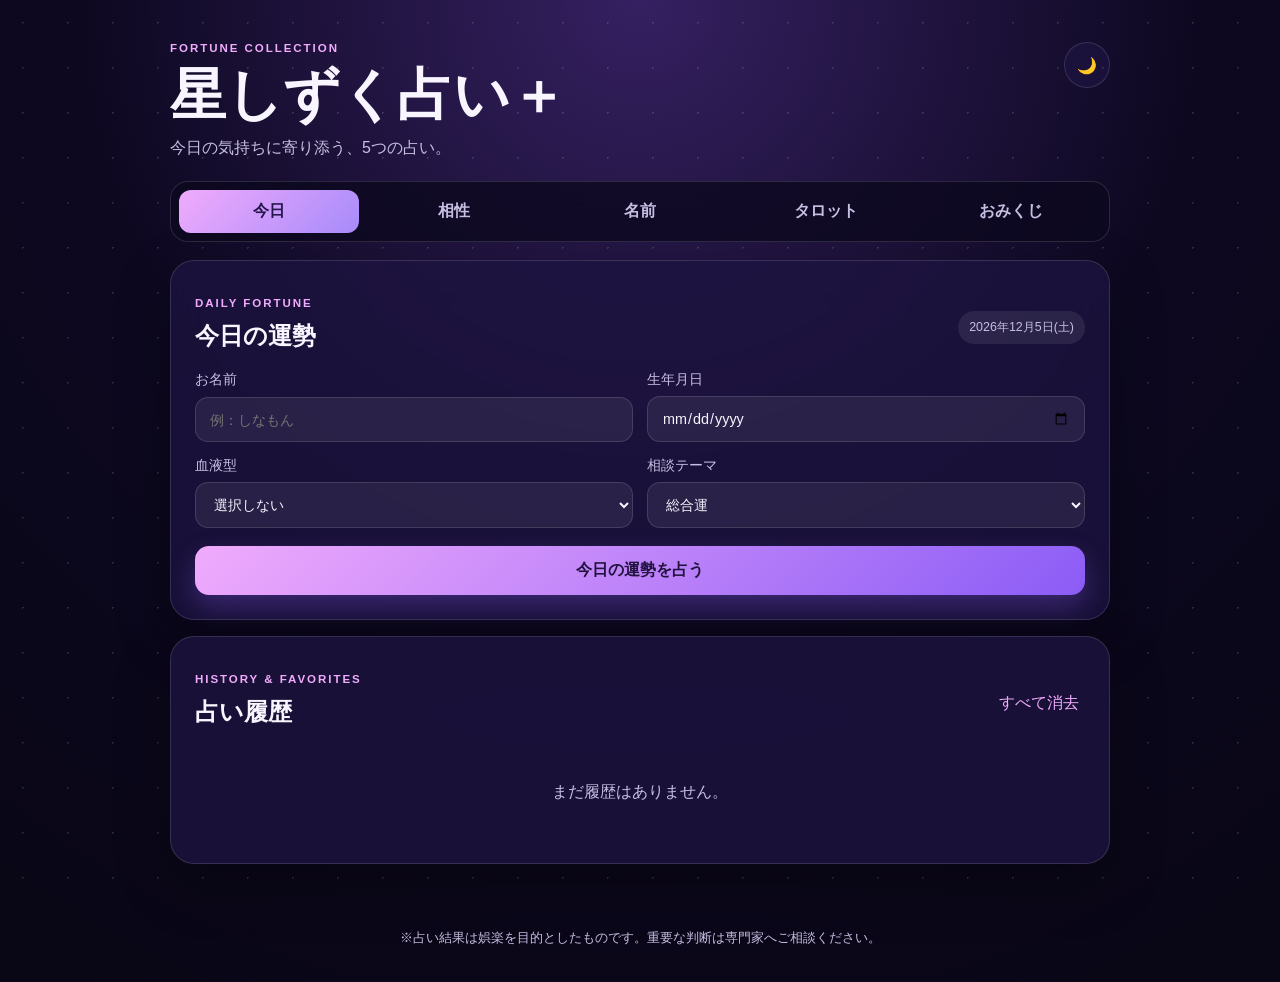
==== index.html @ cd619067 "Add files via upload" ====
<!doctype html>
<html lang="ja">
<head>
  <meta charset="utf-8">
  <meta name="viewport" content="width=device-width,initial-scale=1,viewport-fit=cover">
  <meta name="theme-color" content="#4c1d95">
  <meta name="description" content="今日の運勢、相性、名前、おみくじ、3枚タロットを楽しめる占いWebアプリ">
  <link rel="manifest" href="manifest.json">
  <link rel="icon" href="icon.svg" type="image/svg+xml">
  <link rel="stylesheet" href="style.css">
  <title>星しずく占い＋</title>
</head>
<body>
  <div class="sky" aria-hidden="true"></div>
  <header class="hero">
    <div><p class="eyebrow">FORTUNE COLLECTION</p><h1>星しずく占い＋</h1><p>今日の気持ちに寄り添う、5つの占い。</p></div>
    <button id="themeBtn" class="icon-btn" aria-label="表示モード切替">🌙</button>
  </header>

  <nav class="tabs" aria-label="占いメニュー">
    <button class="tab active" data-tab="daily">今日</button>
    <button class="tab" data-tab="compat">相性</button>
    <button class="tab" data-tab="name">名前</button>
    <button class="tab" data-tab="tarot">タロット</button>
    <button class="tab" data-tab="omikuji">おみくじ</button>
  </nav>

  <main>
    <section id="daily" class="panel active">
      <article class="glass">
        <div class="title-row"><div><p class="eyebrow">DAILY FORTUNE</p><h2>今日の運勢</h2></div><span id="todayLabel" class="chip"></span></div>
        <div class="form-grid">
          <label>お名前<input id="nameInput" maxlength="20" placeholder="例：しなもん"></label>
          <label>生年月日<input id="birthdayInput" type="date"></label>
          <label>血液型<select id="bloodInput"><option value="">選択しない</option><option>A型</option><option>B型</option><option>O型</option><option>AB型</option></select></label>
          <label>相談テーマ<select id="themeInput"><option>総合運</option><option>恋愛運</option><option>仕事運</option><option>金運</option><option>健康運</option></select></label>
        </div>
        <button id="fortuneBtn" class="primary">今日の運勢を占う</button>
      </article>
      <article id="dailyResult" class="glass result hidden" aria-live="polite">
        <div class="result-top"><div><p class="eyebrow">TODAY'S MESSAGE</p><h2 id="resultTitle"></h2></div><div id="scoreRing" class="score-ring"><strong id="scoreValue"></strong><small>点</small></div></div>
        <div id="rankBadge" class="rank"></div><p id="mainMessage" class="message"></p>
        <div class="meters" id="meters"></div>
        <div class="lucky-grid"><div><span>カラー</span><b id="luckyColor"></b></div><div><span>アイテム</span><b id="luckyItem"></b></div><div><span>数字</span><b id="luckyNumber"></b></div><div><span>時間</span><b id="luckyTime"></b></div></div>
        <div class="advice"><span>今日の開運アクション</span><p id="actionText"></p></div>
        <div class="button-row"><button id="shareBtn" class="secondary">結果をシェア</button><button id="favoriteBtn" class="secondary">♡ お気に入り</button></div>
      </article>
    </section>

    <section id="compat" class="panel">
      <article class="glass"><p class="eyebrow">COMPATIBILITY</p><h2>ふたりの相性占い</h2><div class="form-grid two"><label>あなたの名前<input id="myName" maxlength="20"></label><label>相手の名前<input id="partnerName" maxlength="20"></label><label>あなたの誕生日<input id="myBirth" type="date"></label><label>相手の誕生日<input id="partnerBirth" type="date"></label></div><button id="compatBtn" class="primary">ふたりの相性を占う</button></article>
      <article id="compatResult" class="glass result hidden"><div class="big-symbol">💞</div><h2 id="compatTitle"></h2><div class="compat-score"><strong id="compatScore"></strong><span>%</span></div><p id="compatMessage" class="message"></p><div class="advice"><span>仲を深めるヒント</span><p id="compatAdvice"></p></div></article>
    </section>

    <section id="name" class="panel">
      <article class="glass"><p class="eyebrow">NAME FORTUNE</p><h2>名前占い</h2><label>占いたい名前<input id="nameFortuneInput" maxlength="24" placeholder="漢字・ひらがな・カタカナ対応"></label><button id="nameBtn" class="primary">名前から運勢を見る</button></article>
      <article id="nameResult" class="glass result hidden"><div class="big-symbol" id="nameSymbol">✦</div><h2 id="nameTitle"></h2><p id="nameMessage" class="message"></p><div id="nameTraits" class="trait-list"></div></article>
    </section>

    <section id="tarot" class="panel">
      <article class="glass"><p class="eyebrow">THREE CARD TAROT</p><h2>3枚タロット</h2><p class="sub">質問を心に思い浮かべて、カードをめくってください。過去・現在・未来を読み解きます。</p><div id="tarotCards" class="tarot-cards"></div><button id="resetTarotBtn" class="secondary full">カードをシャッフル</button></article>
      <article id="tarotSummary" class="glass result hidden"><h2>カードからの総合メッセージ</h2><p id="tarotSummaryText" class="message"></p></article>
    </section>

    <section id="omikuji" class="panel">
      <article class="glass center"><p class="eyebrow">LUCKY DRAW</p><h2>星のおみくじ</h2><div id="omikujiBox" class="omikuji-box">✦</div><button id="omikujiBtn" class="primary">おみくじを引く</button></article>
      <article id="omikujiResult" class="glass result hidden center"><div id="omikujiRank" class="omikuji-rank"></div><p id="omikujiMessage" class="message"></p><div id="omikujiDetails" class="detail-grid"></div></article>
    </section>

    <section class="glass history"><div class="title-row"><div><p class="eyebrow">HISTORY & FAVORITES</p><h2>占い履歴</h2></div><button id="clearBtn" class="text-btn">すべて消去</button></div><div id="historyList"></div></section>
  </main>
  <footer>※占い結果は娯楽を目的としたものです。重要な判断は専門家へご相談ください。</footer>
  <div id="toast" class="toast" role="status"></div>
  <script src="app.js"></script>
</body>
</html>
---- style.css ----
:root{--bg:#0d0820;--panel:rgba(30,20,65,.76);--text:#f8f5ff;--muted:#c7bfe2;--line:rgba(255,255,255,.13);--accent:#a78bfa;--accent2:#f0abfc;--gold:#fcd34d;--shadow:0 20px 55px rgba(0,0,0,.3)}*{box-sizing:border-box}body{margin:0;min-height:100vh;font-family:-apple-system,BlinkMacSystemFont,"Hiragino Sans","Yu Gothic",sans-serif;background:radial-gradient(circle at top,#352061 0,#0d0820 48%,#090615 100%);color:var(--text)}body.light{--bg:#f6f1ff;--panel:rgba(255,255,255,.82);--text:#251943;--muted:#6c6380;--line:rgba(65,45,100,.12);background:linear-gradient(160deg,#faf7ff,#eee7ff)}button,input,select{font:inherit}.sky{position:fixed;inset:0;pointer-events:none;background-image:radial-gradient(circle,#fff 1px,transparent 1px);background-size:45px 45px;opacity:.14}.hero{max-width:980px;margin:auto;padding:42px 20px 22px;display:flex;justify-content:space-between;align-items:flex-start}.hero h1{font-size:clamp(2rem,6vw,3.5rem);margin:4px 0}.hero p{margin:0;color:var(--muted)}.eyebrow{letter-spacing:.17em;font-size:.72rem;font-weight:800;color:var(--accent2)!important}.icon-btn{border:1px solid var(--line);background:var(--panel);color:var(--text);width:46px;height:46px;border-radius:50%;cursor:pointer}.tabs{position:sticky;top:0;z-index:10;max-width:940px;margin:0 auto 18px;padding:8px;display:grid;grid-template-columns:repeat(5,1fr);gap:6px;background:rgba(12,8,30,.78);backdrop-filter:blur(18px);border:1px solid var(--line);border-radius:18px}.light .tabs{background:rgba(255,255,255,.76)}.tab{border:0;background:transparent;color:var(--muted);padding:11px 4px;border-radius:12px;font-weight:700;cursor:pointer}.tab.active{color:#27164d;background:linear-gradient(135deg,var(--accent2),var(--accent))}main{max-width:940px;margin:auto;padding:0 0 50px}.panel{display:none}.panel.active{display:block}.glass{margin:16px 0;padding:24px;border:1px solid var(--line);background:var(--panel);backdrop-filter:blur(22px);border-radius:24px;box-shadow:var(--shadow)}h2{margin:4px 0 18px}.title-row,.result-top{display:flex;justify-content:space-between;align-items:center;gap:16px}.chip{font-size:.78rem;padding:8px 11px;border-radius:999px;background:rgba(255,255,255,.08);color:var(--muted)}.form-grid{display:grid;grid-template-columns:repeat(2,1fr);gap:14px}.form-grid.two{margin-top:16px}label{display:grid;gap:7px;color:var(--muted);font-size:.9rem}input,select{width:100%;padding:13px 14px;border:1px solid var(--line);border-radius:13px;background:rgba(255,255,255,.07);color:var(--text);outline:none}body.light input,body.light select{background:rgba(255,255,255,.72)}select option{color:#24173f}.primary,.secondary{border:0;border-radius:14px;padding:14px 18px;font-weight:800;cursor:pointer}.primary{width:100%;margin-top:18px;background:linear-gradient(135deg,#f0abfc,#8b5cf6);color:#21123f;box-shadow:0 12px 28px rgba(139,92,246,.3)}.secondary{border:1px solid var(--line);background:rgba(255,255,255,.07);color:var(--text)}.full{width:100%;margin-top:18px}.hidden{display:none!important}.score-ring{width:92px;height:92px;border-radius:50%;display:grid;place-content:center;text-align:center;background:conic-gradient(var(--gold) 75%,rgba(255,255,255,.12) 0);position:relative}.score-ring:after{content:"";position:absolute;inset:8px;border-radius:50%;background:#21143f}.light .score-ring:after{background:#fff}.score-ring>*{position:relative;z-index:1}.score-ring strong{font-size:1.55rem}.rank{display:inline-block;padding:8px 18px;border-radius:999px;background:linear-gradient(135deg,#fcd34d,#fb7185);color:#3a1730;font-weight:900;font-size:1.15rem}.message{font-size:1.03rem;line-height:1.9;color:var(--text)}.meters{display:grid;gap:10px;margin:22px 0}.meter{display:grid;grid-template-columns:45px 1fr 35px;align-items:center;gap:10px}.meter div{height:9px;background:rgba(255,255,255,.1);border-radius:99px;overflow:hidden}.meter i{display:block;height:100%;background:linear-gradient(90deg,var(--accent),var(--accent2));border-radius:99px}.lucky-grid,.detail-grid{display:grid;grid-template-columns:repeat(4,1fr);gap:10px}.lucky-grid div,.detail-grid div{padding:15px 10px;border:1px solid var(--line);border-radius:15px;text-align:center;background:rgba(255,255,255,.04)}.lucky-grid span,.detail-grid span{display:block;font-size:.75rem;color:var(--muted);margin-bottom:7px}.advice{margin-top:18px;padding:18px;border-left:4px solid var(--accent2);background:rgba(255,255,255,.05);border-radius:12px}.advice span{color:var(--accent2);font-weight:800;font-size:.82rem}.advice p{margin:8px 0 0}.button-row{display:flex;gap:10px;margin-top:18px}.button-row>*{flex:1}.big-symbol{text-align:center;font-size:3rem}.compat-score{text-align:center;margin:8px}.compat-score strong{font-size:5rem;background:linear-gradient(135deg,#f9a8d4,#a78bfa);-webkit-background-clip:text;color:transparent}.compat-score span{font-size:1.5rem}.trait-list{display:flex;flex-wrap:wrap;gap:9px;justify-content:center}.trait{padding:9px 13px;border-radius:999px;background:rgba(167,139,250,.17);border:1px solid rgba(167,139,250,.35)}.sub{color:var(--muted);line-height:1.7}.tarot-cards{display:grid;grid-template-columns:repeat(3,1fr);gap:14px;margin-top:22px}.tarot-card{min-height:240px;border:1px solid rgba(255,255,255,.2);border-radius:18px;background:linear-gradient(145deg,#4c1d95,#1e1b4b);color:white;cursor:pointer;padding:18px;transition:.25s;transform-style:preserve-3d}.tarot-card:hover{transform:translateY(-5px)}.tarot-card .back{font-size:3rem}.tarot-card.revealed{background:linear-gradient(145deg,#faf5ff,#ddd6fe);color:#2e1b53}.tarot-card h3{margin:8px 0}.tarot-card p{font-size:.88rem;line-height:1.6}.omikuji-box{width:150px;height:190px;margin:25px auto;border:2px solid var(--gold);border-radius:16px 16px 50px 50px;display:grid;place-items:center;font-size:4rem;background:linear-gradient(180deg,#5b21b6,#1e1b4b);box-shadow:0 0 40px rgba(252,211,77,.18)}.shake{animation:shake .55s}.center{text-align:center}.omikuji-rank{font-size:3.5rem;font-weight:900;color:var(--gold)}.history-item{display:flex;justify-content:space-between;align-items:center;padding:14px 4px;border-bottom:1px solid var(--line)}.history-item small{color:var(--muted)}.history-score{font-weight:900;color:var(--gold)}.empty{text-align:center;color:var(--muted);padding:20px}.text-btn{border:0;background:none;color:var(--accent2);cursor:pointer}.toast{position:fixed;left:50%;bottom:28px;transform:translate(-50%,20px);padding:12px 18px;border-radius:999px;background:#181127;color:#fff;opacity:0;pointer-events:none;transition:.25s;z-index:20}.toast.show{opacity:1;transform:translate(-50%,0)}footer{text-align:center;padding:0 20px 35px;color:var(--muted);font-size:.8rem}@keyframes shake{0%,100%{transform:rotate(0)}25%{transform:rotate(-8deg)}75%{transform:rotate(8deg)}}@media(max-width:700px){.hero{padding-top:26px}.tabs{margin:0 12px 14px;border-radius:15px}.tab{font-size:.78rem}main{padding:0 12px 40px}.glass{padding:18px;border-radius:20px}.form-grid{grid-template-columns:1fr}.lucky-grid,.detail-grid{grid-template-columns:repeat(2,1fr)}.tarot-cards{grid-template-columns:1fr}.tarot-card{min-height:170px}.result-top{align-items:flex-start}.score-ring{width:78px;height:78px;flex:none}.button-row{flex-direction:column}}
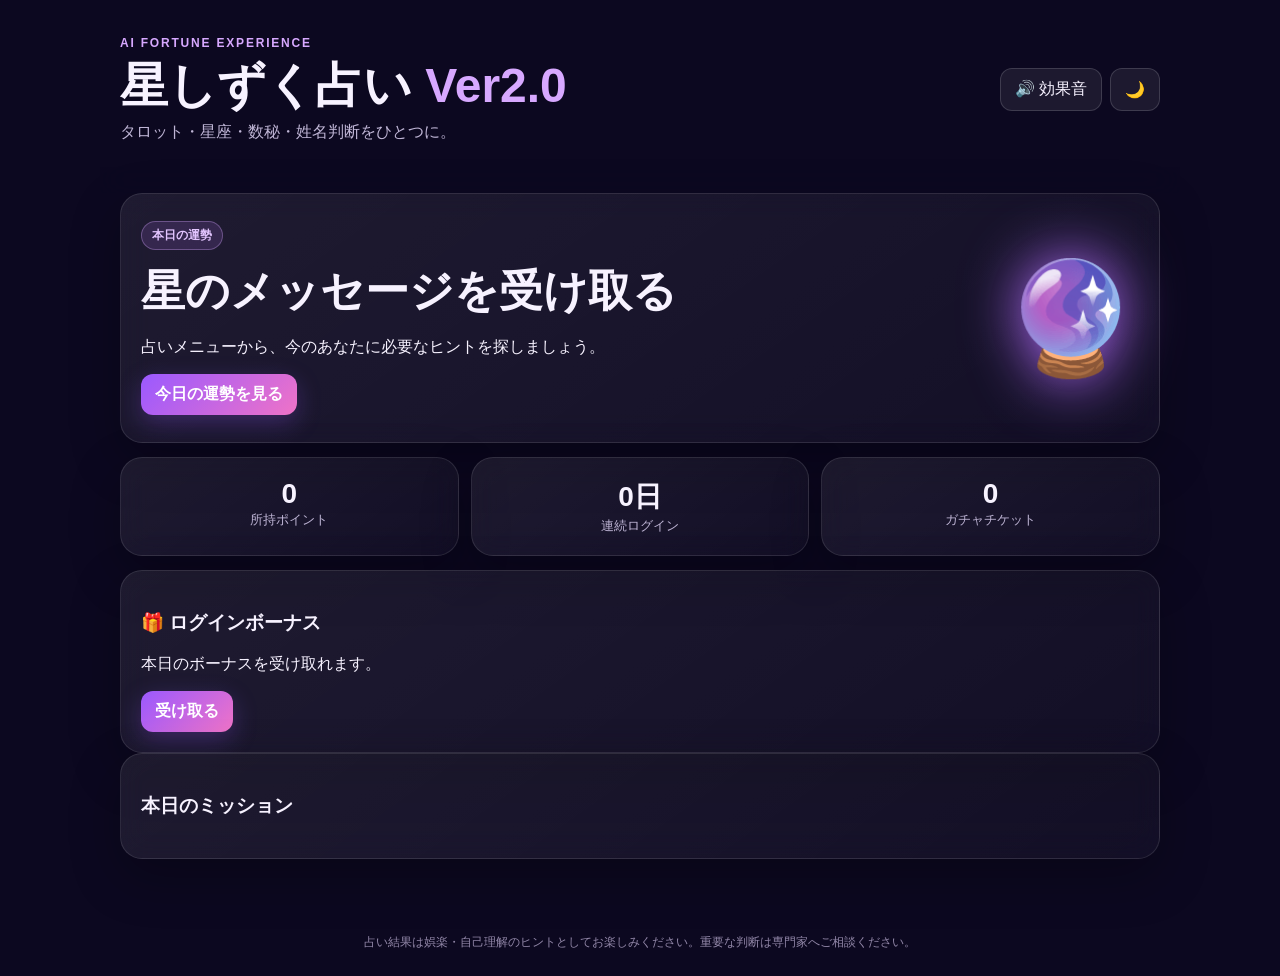
==== commit 90789272: "Add files via upload" ====
--- a/index.html
+++ b/index.html
@@ -1,76 +1,16 @@
-<!doctype html>
-<html lang="ja">
-<head>
-  <meta charset="utf-8">
-  <meta name="viewport" content="width=device-width,initial-scale=1,viewport-fit=cover">
-  <meta name="theme-color" content="#4c1d95">
-  <meta name="description" content="今日の運勢、相性、名前、おみくじ、3枚タロットを楽しめる占いWebアプリ">
-  <link rel="manifest" href="manifest.json">
-  <link rel="icon" href="icon.svg" type="image/svg+xml">
-  <link rel="stylesheet" href="style.css">
-  <title>星しずく占い＋</title>
-</head>
-<body>
-  <div class="sky" aria-hidden="true"></div>
-  <header class="hero">
-    <div><p class="eyebrow">FORTUNE COLLECTION</p><h1>星しずく占い＋</h1><p>今日の気持ちに寄り添う、5つの占い。</p></div>
-    <button id="themeBtn" class="icon-btn" aria-label="表示モード切替">🌙</button>
-  </header>
-
-  <nav class="tabs" aria-label="占いメニュー">
-    <button class="tab active" data-tab="daily">今日</button>
-    <button class="tab" data-tab="compat">相性</button>
-    <button class="tab" data-tab="name">名前</button>
-    <button class="tab" data-tab="tarot">タロット</button>
-    <button class="tab" data-tab="omikuji">おみくじ</button>
-  </nav>
-
-  <main>
-    <section id="daily" class="panel active">
-      <article class="glass">
-        <div class="title-row"><div><p class="eyebrow">DAILY FORTUNE</p><h2>今日の運勢</h2></div><span id="todayLabel" class="chip"></span></div>
-        <div class="form-grid">
-          <label>お名前<input id="nameInput" maxlength="20" placeholder="例：しなもん"></label>
-          <label>生年月日<input id="birthdayInput" type="date"></label>
-          <label>血液型<select id="bloodInput"><option value="">選択しない</option><option>A型</option><option>B型</option><option>O型</option><option>AB型</option></select></label>
-          <label>相談テーマ<select id="themeInput"><option>総合運</option><option>恋愛運</option><option>仕事運</option><option>金運</option><option>健康運</option></select></label>
-        </div>
-        <button id="fortuneBtn" class="primary">今日の運勢を占う</button>
-      </article>
-      <article id="dailyResult" class="glass result hidden" aria-live="polite">
-        <div class="result-top"><div><p class="eyebrow">TODAY'S MESSAGE</p><h2 id="resultTitle"></h2></div><div id="scoreRing" class="score-ring"><strong id="scoreValue"></strong><small>点</small></div></div>
-        <div id="rankBadge" class="rank"></div><p id="mainMessage" class="message"></p>
-        <div class="meters" id="meters"></div>
-        <div class="lucky-grid"><div><span>カラー</span><b id="luckyColor"></b></div><div><span>アイテム</span><b id="luckyItem"></b></div><div><span>数字</span><b id="luckyNumber"></b></div><div><span>時間</span><b id="luckyTime"></b></div></div>
-        <div class="advice"><span>今日の開運アクション</span><p id="actionText"></p></div>
-        <div class="button-row"><button id="shareBtn" class="secondary">結果をシェア</button><button id="favoriteBtn" class="secondary">♡ お気に入り</button></div>
-      </article>
-    </section>
-
-    <section id="compat" class="panel">
-      <article class="glass"><p class="eyebrow">COMPATIBILITY</p><h2>ふたりの相性占い</h2><div class="form-grid two"><label>あなたの名前<input id="myName" maxlength="20"></label><label>相手の名前<input id="partnerName" maxlength="20"></label><label>あなたの誕生日<input id="myBirth" type="date"></label><label>相手の誕生日<input id="partnerBirth" type="date"></label></div><button id="compatBtn" class="primary">ふたりの相性を占う</button></article>
-      <article id="compatResult" class="glass result hidden"><div class="big-symbol">💞</div><h2 id="compatTitle"></h2><div class="compat-score"><strong id="compatScore"></strong><span>%</span></div><p id="compatMessage" class="message"></p><div class="advice"><span>仲を深めるヒント</span><p id="compatAdvice"></p></div></article>
-    </section>
-
-    <section id="name" class="panel">
-      <article class="glass"><p class="eyebrow">NAME FORTUNE</p><h2>名前占い</h2><label>占いたい名前<input id="nameFortuneInput" maxlength="24" placeholder="漢字・ひらがな・カタカナ対応"></label><button id="nameBtn" class="primary">名前から運勢を見る</button></article>
-      <article id="nameResult" class="glass result hidden"><div class="big-symbol" id="nameSymbol">✦</div><h2 id="nameTitle"></h2><p id="nameMessage" class="message"></p><div id="nameTraits" class="trait-list"></div></article>
-    </section>
-
-    <section id="tarot" class="panel">
-      <article class="glass"><p class="eyebrow">THREE CARD TAROT</p><h2>3枚タロット</h2><p class="sub">質問を心に思い浮かべて、カードをめくってください。過去・現在・未来を読み解きます。</p><div id="tarotCards" class="tarot-cards"></div><button id="resetTarotBtn" class="secondary full">カードをシャッフル</button></article>
-      <article id="tarotSummary" class="glass result hidden"><h2>カードからの総合メッセージ</h2><p id="tarotSummaryText" class="message"></p></article>
-    </section>
-
-    <section id="omikuji" class="panel">
-      <article class="glass center"><p class="eyebrow">LUCKY DRAW</p><h2>星のおみくじ</h2><div id="omikujiBox" class="omikuji-box">✦</div><button id="omikujiBtn" class="primary">おみくじを引く</button></article>
-      <article id="omikujiResult" class="glass result hidden center"><div id="omikujiRank" class="omikuji-rank"></div><p id="omikujiMessage" class="message"></p><div id="omikujiDetails" class="detail-grid"></div></article>
-    </section>
-
-    <section class="glass history"><div class="title-row"><div><p class="eyebrow">HISTORY & FAVORITES</p><h2>占い履歴</h2></div><button id="clearBtn" class="text-btn">すべて消去</button></div><div id="historyList"></div></section>
-  </main>
-  <footer>※占い結果は娯楽を目的としたものです。重要な判断は専門家へご相談ください。</footer>
-  <div id="toast" class="toast" role="status"></div>
-  <script src="app.js"></script>
-</body>
-</html>
+<!doctype html><html lang="ja"><head><meta charset="utf-8"><meta name="viewport" content="width=device-width,initial-scale=1,viewport-fit=cover"><meta name="theme-color" content="#130d2b"><title>星しずく占い Ver2.0</title><link rel="manifest" href="manifest.json"><link rel="icon" href="icon.svg"><link rel="stylesheet" href="style.css"></head><body>
+<canvas id="stars"></canvas><div id="particles"></div>
+<header><div><p class="eyebrow">AI FORTUNE EXPERIENCE</p><h1>星しずく占い <span>Ver2.0</span></h1><p>タロット・星座・数秘・姓名判断をひとつに。</p></div><div class="header-actions"><button id="soundBtn">🔊 効果音</button><button id="themeBtn">🌙</button></div></header>
+<nav id="nav"></nav>
+<main>
+<section id="home" class="page active"><div class="hero card"><div><span class="badge">本日の運勢</span><h2 id="heroTitle">星のメッセージを受け取る</h2><p id="heroText">占いメニューから、今のあなたに必要なヒントを探しましょう。</p><button class="primary" data-go="zodiac">今日の運勢を見る</button></div><div class="crystal">🔮</div></div><div class="stats"><div class="card"><b id="points">0</b><span>所持ポイント</span></div><div class="card"><b id="streak">0日</b><span>連続ログイン</span></div><div class="card"><b id="tickets">0</b><span>ガチャチケット</span></div></div><div class="card"><h3>🎁 ログインボーナス</h3><p id="bonusMsg">本日のボーナスを受け取れます。</p><button id="bonusBtn" class="primary">受け取る</button></div><div class="card"><h3>本日のミッション</h3><div id="missions"></div></div></section>
+<section id="ai" class="page"><div class="section-head"><div><span class="badge">AI相談</span><h2>🤖 AI占い師</h2></div><button id="clearChat">履歴を消去</button></div><div class="notice">デモ版では端末内の占いロジックで回答します。本番AI連携は同梱のサーバー設定を使用してください。</div><div id="chat" class="chat card"></div><div class="chatbox"><select id="aiCategory"><option>恋愛</option><option>仕事</option><option>人間関係</option><option>今日のアドバイス</option><option>タロット解説</option></select><textarea id="aiInput" placeholder="悩みや聞きたいことを入力してください"></textarea><button id="aiSend" class="primary">相談する</button></div></section>
+<section id="tarot" class="page"><div class="section-head"><div><span class="badge">78 CARDS</span><h2>🎴 本格タロット</h2></div><button data-go="catalog">カード図鑑</button></div><div class="tabs" id="tarotTabs"><button data-mode="one" class="active">1枚引き</button><button data-mode="three">3枚引き</button><button data-mode="celtic">ケルト十字</button></div><button id="drawTarot" class="primary big">カードを引く</button><div id="tarotResult" class="tarot-grid"></div></section>
+<section id="catalog" class="page"><div class="section-head"><h2>📚 タロットカード図鑑</h2><input id="cardSearch" placeholder="カード名を検索"></div><div id="catalogGrid" class="catalog"></div></section>
+<section id="zodiac" class="page"><h2>♈ 星座占い</h2><div class="form card"><label>星座<select id="zodiacSelect"></select></label><label>期間<select id="zodiacPeriod"><option value="today">今日</option><option value="week">週間</option><option value="month">月間</option></select></label><button id="zodiacBtn" class="primary">占う</button></div><div id="zodiacResult"></div></section>
+<section id="birthday" class="page"><h2>🎂 生年月日占い</h2><div class="form card"><label>生年月日<input id="birthDate" type="date"></label><button id="birthBtn" class="primary">診断する</button></div><div id="birthResult"></div></section>
+<section id="name" class="page"><h2>📝 姓名判断</h2><div class="form card"><label>姓<input id="lastName" placeholder="例：星野"></label><label>名<input id="firstName" placeholder="例：未来"></label><button id="nameBtn" class="primary">姓名判断する</button></div><div class="notice">画数は簡易推定です。正式な旧字体・新字体判定とは異なります。</div><div id="nameResult"></div></section>
+<section id="love" class="page"><h2>💕 恋愛相性診断</h2><div class="form two card"><fieldset><legend>あなた</legend><input id="youName" placeholder="名前"><input id="youBirth" type="date"></fieldset><fieldset><legend>お相手</legend><input id="partnerName" placeholder="名前"><input id="partnerBirth" type="date"></fieldset><button id="loveBtn" class="primary">相性を占う</button></div><div id="loveResult"></div></section>
+<section id="mypage" class="page"><div class="section-head"><h2>👤 マイページ</h2><span id="premiumBadge" class="badge hidden">PREMIUM</span></div><div id="loginPanel" class="card"><h3>ログイン</h3><p>GitHub Pages体験版ではデモログインになります。</p><button class="social" data-provider="Google">G　Googleでログイン</button><button class="social dark" data-provider="Apple">　Appleでログイン</button></div><div id="profilePanel" class="hidden"><div class="card profile"><div class="avatar">🌙</div><div><h3 id="profileName">ゲスト占い師</h3><p id="profileInfo">星とカードを楽しむユーザー</p></div><button id="logoutBtn">ログアウト</button></div><div class="card"><h3>プロフィール編集</h3><input id="profileInput" placeholder="表示名"><button id="saveProfile">保存</button></div><div class="card"><h3>⭐ お気に入り</h3><div id="favorites"></div></div><div class="card"><h3>🕘 占い履歴</h3><div id="history"></div></div><div class="card"><h3>🏆 ランキング</h3><ol id="ranking"></ol></div><div class="card"><h3>🏅 実績バッジ</h3><div id="badges" class="badges"></div></div></div></section>
+<section id="shop" class="page"><h2>💰 プレミアムショップ</h2><div class="notice">決済ボタンはデモです。本番では同梱のStripeサーバーを設定します。</div><div class="plans"><article class="card"><span class="badge">人気</span><h3>プレミアム会員</h3><strong>月額 ¥480</strong><ul><li>広告非表示</li><li>AI占い回数アップ</li><li>限定タロットテーマ</li></ul><button class="primary buy" data-item="premium">申し込む</button></article><article class="card"><h3>AI占い 10回追加</h3><strong>¥300</strong><button class="buy" data-item="ai10">購入する</button></article><article class="card"><h3>タロット追加パック</h3><strong>¥500</strong><button class="buy" data-item="tarotpack">購入する</button></article></div><div id="adSlot" class="ad">Google AdSense 広告枠（審査後に広告コードを設定）</div></section>
+</main><footer>占い結果は娯楽・自己理解のヒントとしてお楽しみください。重要な判断は専門家へご相談ください。</footer><audio id="bgm" loop></audio><script src="tarot-data.js"></script><script src="app.js"></script></body></html>
--- a/style.css
+++ b/style.css
@@ -1 +1 @@
-:root{--bg:#0d0820;--panel:rgba(30,20,65,.76);--text:#f8f5ff;--muted:#c7bfe2;--line:rgba(255,255,255,.13);--accent:#a78bfa;--accent2:#f0abfc;--gold:#fcd34d;--shadow:0 20px 55px rgba(0,0,0,.3)}*{box-sizing:border-box}body{margin:0;min-height:100vh;font-family:-apple-system,BlinkMacSystemFont,"Hiragino Sans","Yu Gothic",sans-serif;background:radial-gradient(circle at top,#352061 0,#0d0820 48%,#090615 100%);color:var(--text)}body.light{--bg:#f6f1ff;--panel:rgba(255,255,255,.82);--text:#251943;--muted:#6c6380;--line:rgba(65,45,100,.12);background:linear-gradient(160deg,#faf7ff,#eee7ff)}button,input,select{font:inherit}.sky{position:fixed;inset:0;pointer-events:none;background-image:radial-gradient(circle,#fff 1px,transparent 1px);background-size:45px 45px;opacity:.14}.hero{max-width:980px;margin:auto;padding:42px 20px 22px;display:flex;justify-content:space-between;align-items:flex-start}.hero h1{font-size:clamp(2rem,6vw,3.5rem);margin:4px 0}.hero p{margin:0;color:var(--muted)}.eyebrow{letter-spacing:.17em;font-size:.72rem;font-weight:800;color:var(--accent2)!important}.icon-btn{border:1px solid var(--line);background:var(--panel);color:var(--text);width:46px;height:46px;border-radius:50%;cursor:pointer}.tabs{position:sticky;top:0;z-index:10;max-width:940px;margin:0 auto 18px;padding:8px;display:grid;grid-template-columns:repeat(5,1fr);gap:6px;background:rgba(12,8,30,.78);backdrop-filter:blur(18px);border:1px solid var(--line);border-radius:18px}.light .tabs{background:rgba(255,255,255,.76)}.tab{border:0;background:transparent;color:var(--muted);padding:11px 4px;border-radius:12px;font-weight:700;cursor:pointer}.tab.active{color:#27164d;background:linear-gradient(135deg,var(--accent2),var(--accent))}main{max-width:940px;margin:auto;padding:0 0 50px}.panel{display:none}.panel.active{display:block}.glass{margin:16px 0;padding:24px;border:1px solid var(--line);background:var(--panel);backdrop-filter:blur(22px);border-radius:24px;box-shadow:var(--shadow)}h2{margin:4px 0 18px}.title-row,.result-top{display:flex;justify-content:space-between;align-items:center;gap:16px}.chip{font-size:.78rem;padding:8px 11px;border-radius:999px;background:rgba(255,255,255,.08);color:var(--muted)}.form-grid{display:grid;grid-template-columns:repeat(2,1fr);gap:14px}.form-grid.two{margin-top:16px}label{display:grid;gap:7px;color:var(--muted);font-size:.9rem}input,select{width:100%;padding:13px 14px;border:1px solid var(--line);border-radius:13px;background:rgba(255,255,255,.07);color:var(--text);outline:none}body.light input,body.light select{background:rgba(255,255,255,.72)}select option{color:#24173f}.primary,.secondary{border:0;border-radius:14px;padding:14px 18px;font-weight:800;cursor:pointer}.primary{width:100%;margin-top:18px;background:linear-gradient(135deg,#f0abfc,#8b5cf6);color:#21123f;box-shadow:0 12px 28px rgba(139,92,246,.3)}.secondary{border:1px solid var(--line);background:rgba(255,255,255,.07);color:var(--text)}.full{width:100%;margin-top:18px}.hidden{display:none!important}.score-ring{width:92px;height:92px;border-radius:50%;display:grid;place-content:center;text-align:center;background:conic-gradient(var(--gold) 75%,rgba(255,255,255,.12) 0);position:relative}.score-ring:after{content:"";position:absolute;inset:8px;border-radius:50%;background:#21143f}.light .score-ring:after{background:#fff}.score-ring>*{position:relative;z-index:1}.score-ring strong{font-size:1.55rem}.rank{display:inline-block;padding:8px 18px;border-radius:999px;background:linear-gradient(135deg,#fcd34d,#fb7185);color:#3a1730;font-weight:900;font-size:1.15rem}.message{font-size:1.03rem;line-height:1.9;color:var(--text)}.meters{display:grid;gap:10px;margin:22px 0}.meter{display:grid;grid-template-columns:45px 1fr 35px;align-items:center;gap:10px}.meter div{height:9px;background:rgba(255,255,255,.1);border-radius:99px;overflow:hidden}.meter i{display:block;height:100%;background:linear-gradient(90deg,var(--accent),var(--accent2));border-radius:99px}.lucky-grid,.detail-grid{display:grid;grid-template-columns:repeat(4,1fr);gap:10px}.lucky-grid div,.detail-grid div{padding:15px 10px;border:1px solid var(--line);border-radius:15px;text-align:center;background:rgba(255,255,255,.04)}.lucky-grid span,.detail-grid span{display:block;font-size:.75rem;color:var(--muted);margin-bottom:7px}.advice{margin-top:18px;padding:18px;border-left:4px solid var(--accent2);background:rgba(255,255,255,.05);border-radius:12px}.advice span{color:var(--accent2);font-weight:800;font-size:.82rem}.advice p{margin:8px 0 0}.button-row{display:flex;gap:10px;margin-top:18px}.button-row>*{flex:1}.big-symbol{text-align:center;font-size:3rem}.compat-score{text-align:center;margin:8px}.compat-score strong{font-size:5rem;background:linear-gradient(135deg,#f9a8d4,#a78bfa);-webkit-background-clip:text;color:transparent}.compat-score span{font-size:1.5rem}.trait-list{display:flex;flex-wrap:wrap;gap:9px;justify-content:center}.trait{padding:9px 13px;border-radius:999px;background:rgba(167,139,250,.17);border:1px solid rgba(167,139,250,.35)}.sub{color:var(--muted);line-height:1.7}.tarot-cards{display:grid;grid-template-columns:repeat(3,1fr);gap:14px;margin-top:22px}.tarot-card{min-height:240px;border:1px solid rgba(255,255,255,.2);border-radius:18px;background:linear-gradient(145deg,#4c1d95,#1e1b4b);color:white;cursor:pointer;padding:18px;transition:.25s;transform-style:preserve-3d}.tarot-card:hover{transform:translateY(-5px)}.tarot-card .back{font-size:3rem}.tarot-card.revealed{background:linear-gradient(145deg,#faf5ff,#ddd6fe);color:#2e1b53}.tarot-card h3{margin:8px 0}.tarot-card p{font-size:.88rem;line-height:1.6}.omikuji-box{width:150px;height:190px;margin:25px auto;border:2px solid var(--gold);border-radius:16px 16px 50px 50px;display:grid;place-items:center;font-size:4rem;background:linear-gradient(180deg,#5b21b6,#1e1b4b);box-shadow:0 0 40px rgba(252,211,77,.18)}.shake{animation:shake .55s}.center{text-align:center}.omikuji-rank{font-size:3.5rem;font-weight:900;color:var(--gold)}.history-item{display:flex;justify-content:space-between;align-items:center;padding:14px 4px;border-bottom:1px solid var(--line)}.history-item small{color:var(--muted)}.history-score{font-weight:900;color:var(--gold)}.empty{text-align:center;color:var(--muted);padding:20px}.text-btn{border:0;background:none;color:var(--accent2);cursor:pointer}.toast{position:fixed;left:50%;bottom:28px;transform:translate(-50%,20px);padding:12px 18px;border-radius:999px;background:#181127;color:#fff;opacity:0;pointer-events:none;transition:.25s;z-index:20}.toast.show{opacity:1;transform:translate(-50%,0)}footer{text-align:center;padding:0 20px 35px;color:var(--muted);font-size:.8rem}@keyframes shake{0%,100%{transform:rotate(0)}25%{transform:rotate(-8deg)}75%{transform:rotate(8deg)}}@media(max-width:700px){.hero{padding-top:26px}.tabs{margin:0 12px 14px;border-radius:15px}.tab{font-size:.78rem}main{padding:0 12px 40px}.glass{padding:18px;border-radius:20px}.form-grid{grid-template-columns:1fr}.lucky-grid,.detail-grid{grid-template-columns:repeat(2,1fr)}.tarot-cards{grid-template-columns:1fr}.tarot-card{min-height:170px}.result-top{align-items:flex-start}.score-ring{width:78px;height:78px;flex:none}.button-row{flex-direction:column}}
+*{box-sizing:border-box}html{scroll-behavior:smooth}body{margin:0;background:#0c0820;color:#f7f2ff;font-family:-apple-system,BlinkMacSystemFont,"Hiragino Sans","Yu Gothic",sans-serif;min-height:100vh}body.light{background:#f7f2ff;color:#211536}#stars{position:fixed;inset:0;z-index:-2}.light #stars{opacity:.35}#particles{position:fixed;inset:0;pointer-events:none;z-index:9}header,main,nav,footer{max-width:1080px;margin:auto}header{display:flex;justify-content:space-between;align-items:center;padding:32px 20px 20px}h1{margin:4px 0;font-size:clamp(28px,5vw,48px)}h1 span,.eyebrow{color:#d7a8ff}.eyebrow{font-weight:800;letter-spacing:.15em;font-size:12px}header p{margin:4px 0;color:#bfb5d5}.header-actions{display:flex;gap:8px}button,input,select,textarea{font:inherit}button{border:1px solid #ffffff26;background:#ffffff12;color:inherit;border-radius:12px;padding:10px 14px;cursor:pointer}button:hover{transform:translateY(-1px);background:#ffffff20}.primary{border:0;background:linear-gradient(135deg,#9a59ff,#ef73c7);color:#fff;font-weight:800;box-shadow:0 8px 25px #9a59ff44}.big{display:block;margin:18px auto;padding:15px 28px;font-size:18px}nav{display:flex;gap:8px;overflow:auto;padding:8px 20px 18px;position:sticky;top:0;z-index:8;background:#0c0820e8;backdrop-filter:blur(15px)}.light nav{background:#f7f2ffe8}nav button{white-space:nowrap}nav button.active{background:#9a59ff;border-color:#9a59ff;color:white}main{padding:0 20px 50px}.page{display:none;animation:fade .3s}.page.active{display:block}@keyframes fade{from{opacity:0;transform:translateY(8px)}}.card{background:linear-gradient(145deg,#ffffff14,#ffffff08);border:1px solid #ffffff1c;border-radius:22px;padding:20px;box-shadow:0 18px 50px #0004;backdrop-filter:blur(14px)}.light .card{background:#fff;border-color:#ddd2eb;box-shadow:0 12px 35px #60408018}.hero{display:flex;align-items:center;justify-content:space-between;min-height:250px}.hero h2{font-size:clamp(27px,5vw,44px);margin:12px 0}.crystal{font-size:110px;filter:drop-shadow(0 0 30px #b66eff);animation:float 3s ease-in-out infinite}@keyframes float{50%{transform:translateY(-12px) rotate(3deg)}}.badge{display:inline-block;border-radius:999px;background:#bd78ff25;border:1px solid #d9aaff55;color:#e3c5ff;padding:5px 10px;font-size:12px;font-weight:800}.stats{display:grid;grid-template-columns:repeat(3,1fr);gap:12px;margin:14px 0}.stats .card{text-align:center}.stats b{font-size:28px;display:block}.stats span{color:#bfb5d5;font-size:13px}.section-head{display:flex;justify-content:space-between;align-items:center;margin-bottom:14px}.notice{background:#ffdc7b1c;border:1px solid #ffdc7b55;color:#ffe8aa;padding:13px;border-radius:14px;margin:12px 0}.light .notice{color:#694d00}.tabs{display:flex;gap:8px;justify-content:center}.tabs .active{background:#9a59ff}.tarot-grid{display:grid;grid-template-columns:repeat(auto-fit,minmax(155px,1fr));gap:14px}.tarot-card{perspective:900px;min-height:250px}.tarot-inner{position:relative;width:100%;height:100%;min-height:250px;transform-style:preserve-3d;animation:flip .8s}@keyframes flip{from{transform:rotateY(180deg)}}.tarot-face{position:absolute;inset:0;backface-visibility:hidden;border-radius:18px;padding:16px;text-align:center}.tarot-front{background:linear-gradient(150deg,#2b1554,#8c55b8);border:1px solid #e4c0ff55}.tarot-front .symbol{font-size:60px;margin:12px}.tarot-front.reversed{transform:rotate(180deg)}.tarot-card h4{margin:5px}.tarot-card p{font-size:13px}.catalog{display:grid;grid-template-columns:repeat(auto-fill,minmax(170px,1fr));gap:10px}.catalog .card{padding:14px}.form{display:flex;gap:12px;align-items:end;flex-wrap:wrap}.form label{display:grid;gap:6px;flex:1;min-width:180px}.form input,.form select,input,select,textarea{width:100%;padding:12px;border-radius:12px;border:1px solid #ffffff25;background:#120d2c;color:inherit}.light input,.light select,.light textarea{background:white;border-color:#cdbedf}.two fieldset{border:1px solid #ffffff25;border-radius:15px;display:grid;gap:8px;flex:1}.result{margin-top:16px}.result-grid{display:grid;grid-template-columns:repeat(auto-fit,minmax(150px,1fr));gap:10px}.score{font-size:64px;font-weight:900;background:linear-gradient(135deg,#f8d36b,#ef73c7);background-clip:text;color:transparent}.chat{height:390px;overflow:auto;display:flex;flex-direction:column;gap:10px}.bubble{max-width:82%;padding:12px 15px;border-radius:18px;white-space:pre-wrap}.bubble.user{align-self:flex-end;background:#9757e8}.bubble.ai{align-self:flex-start;background:#ffffff15}.chatbox{display:grid;grid-template-columns:160px 1fr auto;gap:8px;margin-top:10px}.chatbox textarea{min-height:70px}.social{width:100%;margin:6px 0;background:white;color:#222}.social.dark{background:black;color:white}.hidden{display:none!important}.profile{display:flex;align-items:center;gap:15px}.profile button{margin-left:auto}.avatar{font-size:45px}.history-item,.fav-item,.mission{display:flex;justify-content:space-between;align-items:center;border-bottom:1px solid #ffffff18;padding:10px 0}.badges{display:flex;flex-wrap:wrap;gap:8px}.badges span{padding:10px;background:#ffffff10;border-radius:12px}.plans{display:grid;grid-template-columns:repeat(auto-fit,minmax(230px,1fr));gap:14px}.plans strong{font-size:25px;display:block;margin:12px 0}.ad{text-align:center;border:1px dashed #ffffff55;padding:25px;margin-top:18px;color:#aaa}.particle{position:absolute;font-size:20px;animation:burst .8s forwards}@keyframes burst{to{transform:translate(var(--x),var(--y)) scale(0);opacity:0}}footer{text-align:center;color:#9287a8;padding:25px;font-size:12px}@media(max-width:700px){header{align-items:flex-start}.crystal{font-size:70px}.stats{grid-template-columns:1fr 1fr 1fr}.chatbox{grid-template-columns:1fr}.hero{min-height:210px}.hero p{max-width:80%}}
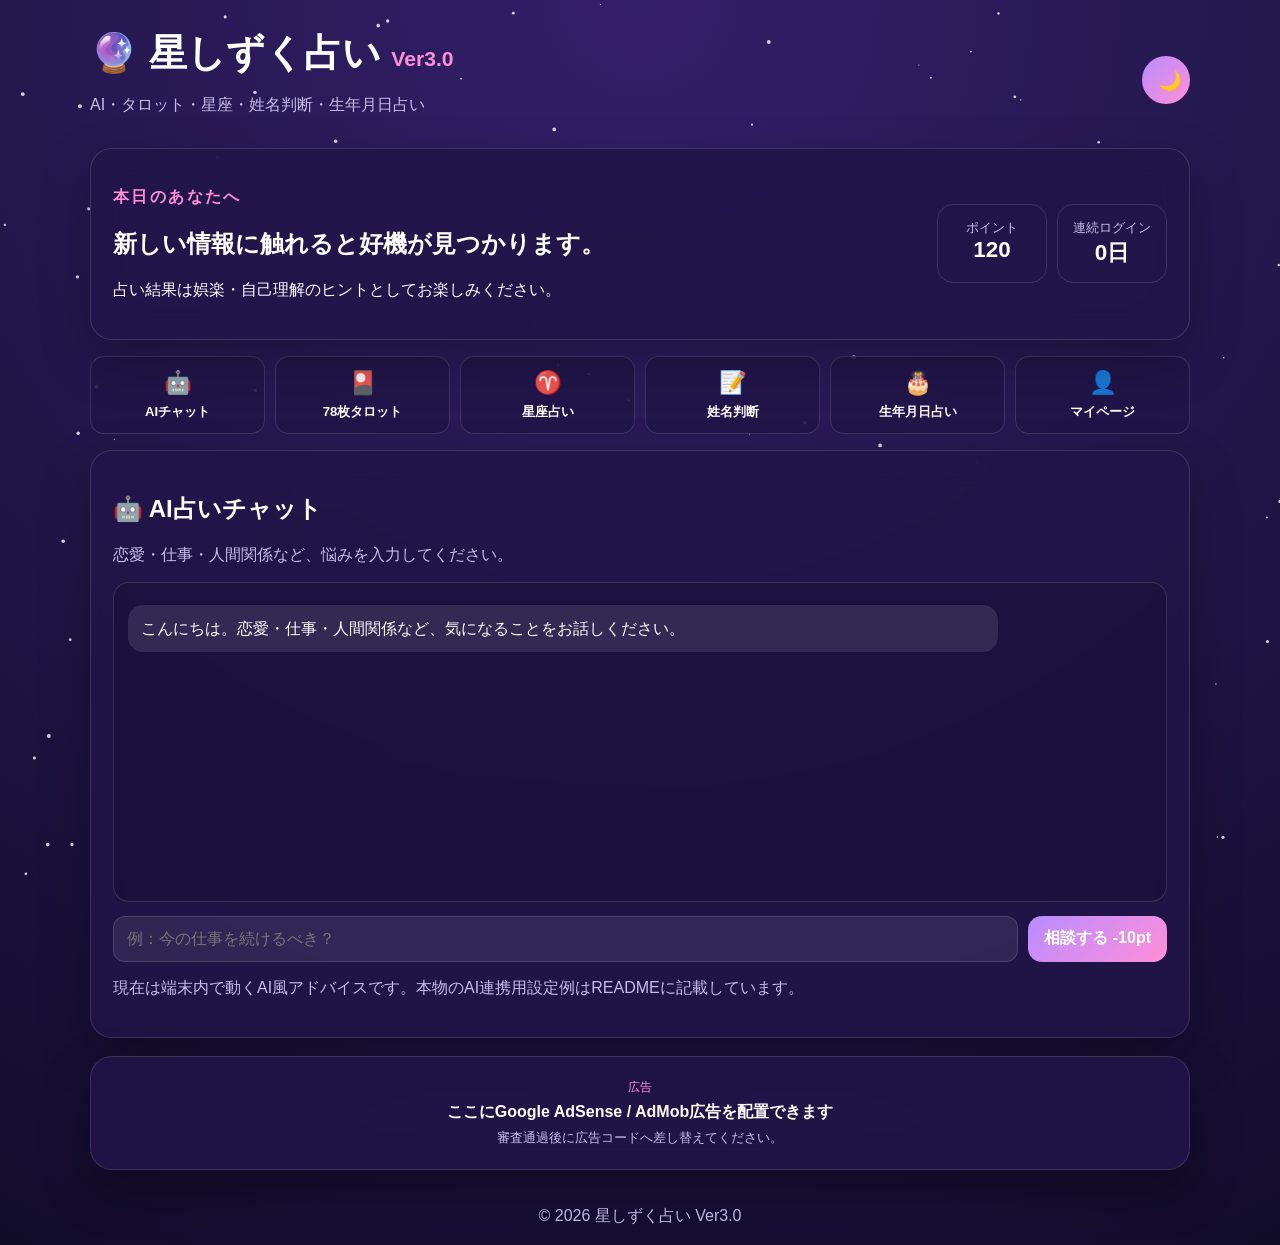
==== commit b9f17196: "Add files via upload" ====
--- a/index.html
+++ b/index.html
@@ -1,16 +1,147 @@
-<!doctype html><html lang="ja"><head><meta charset="utf-8"><meta name="viewport" content="width=device-width,initial-scale=1,viewport-fit=cover"><meta name="theme-color" content="#130d2b"><title>星しずく占い Ver2.0</title><link rel="manifest" href="manifest.json"><link rel="icon" href="icon.svg"><link rel="stylesheet" href="style.css"></head><body>
-<canvas id="stars"></canvas><div id="particles"></div>
-<header><div><p class="eyebrow">AI FORTUNE EXPERIENCE</p><h1>星しずく占い <span>Ver2.0</span></h1><p>タロット・星座・数秘・姓名判断をひとつに。</p></div><div class="header-actions"><button id="soundBtn">🔊 効果音</button><button id="themeBtn">🌙</button></div></header>
-<nav id="nav"></nav>
-<main>
-<section id="home" class="page active"><div class="hero card"><div><span class="badge">本日の運勢</span><h2 id="heroTitle">星のメッセージを受け取る</h2><p id="heroText">占いメニューから、今のあなたに必要なヒントを探しましょう。</p><button class="primary" data-go="zodiac">今日の運勢を見る</button></div><div class="crystal">🔮</div></div><div class="stats"><div class="card"><b id="points">0</b><span>所持ポイント</span></div><div class="card"><b id="streak">0日</b><span>連続ログイン</span></div><div class="card"><b id="tickets">0</b><span>ガチャチケット</span></div></div><div class="card"><h3>🎁 ログインボーナス</h3><p id="bonusMsg">本日のボーナスを受け取れます。</p><button id="bonusBtn" class="primary">受け取る</button></div><div class="card"><h3>本日のミッション</h3><div id="missions"></div></div></section>
-<section id="ai" class="page"><div class="section-head"><div><span class="badge">AI相談</span><h2>🤖 AI占い師</h2></div><button id="clearChat">履歴を消去</button></div><div class="notice">デモ版では端末内の占いロジックで回答します。本番AI連携は同梱のサーバー設定を使用してください。</div><div id="chat" class="chat card"></div><div class="chatbox"><select id="aiCategory"><option>恋愛</option><option>仕事</option><option>人間関係</option><option>今日のアドバイス</option><option>タロット解説</option></select><textarea id="aiInput" placeholder="悩みや聞きたいことを入力してください"></textarea><button id="aiSend" class="primary">相談する</button></div></section>
-<section id="tarot" class="page"><div class="section-head"><div><span class="badge">78 CARDS</span><h2>🎴 本格タロット</h2></div><button data-go="catalog">カード図鑑</button></div><div class="tabs" id="tarotTabs"><button data-mode="one" class="active">1枚引き</button><button data-mode="three">3枚引き</button><button data-mode="celtic">ケルト十字</button></div><button id="drawTarot" class="primary big">カードを引く</button><div id="tarotResult" class="tarot-grid"></div></section>
-<section id="catalog" class="page"><div class="section-head"><h2>📚 タロットカード図鑑</h2><input id="cardSearch" placeholder="カード名を検索"></div><div id="catalogGrid" class="catalog"></div></section>
-<section id="zodiac" class="page"><h2>♈ 星座占い</h2><div class="form card"><label>星座<select id="zodiacSelect"></select></label><label>期間<select id="zodiacPeriod"><option value="today">今日</option><option value="week">週間</option><option value="month">月間</option></select></label><button id="zodiacBtn" class="primary">占う</button></div><div id="zodiacResult"></div></section>
-<section id="birthday" class="page"><h2>🎂 生年月日占い</h2><div class="form card"><label>生年月日<input id="birthDate" type="date"></label><button id="birthBtn" class="primary">診断する</button></div><div id="birthResult"></div></section>
-<section id="name" class="page"><h2>📝 姓名判断</h2><div class="form card"><label>姓<input id="lastName" placeholder="例：星野"></label><label>名<input id="firstName" placeholder="例：未来"></label><button id="nameBtn" class="primary">姓名判断する</button></div><div class="notice">画数は簡易推定です。正式な旧字体・新字体判定とは異なります。</div><div id="nameResult"></div></section>
-<section id="love" class="page"><h2>💕 恋愛相性診断</h2><div class="form two card"><fieldset><legend>あなた</legend><input id="youName" placeholder="名前"><input id="youBirth" type="date"></fieldset><fieldset><legend>お相手</legend><input id="partnerName" placeholder="名前"><input id="partnerBirth" type="date"></fieldset><button id="loveBtn" class="primary">相性を占う</button></div><div id="loveResult"></div></section>
-<section id="mypage" class="page"><div class="section-head"><h2>👤 マイページ</h2><span id="premiumBadge" class="badge hidden">PREMIUM</span></div><div id="loginPanel" class="card"><h3>ログイン</h3><p>GitHub Pages体験版ではデモログインになります。</p><button class="social" data-provider="Google">G　Googleでログイン</button><button class="social dark" data-provider="Apple">　Appleでログイン</button></div><div id="profilePanel" class="hidden"><div class="card profile"><div class="avatar">🌙</div><div><h3 id="profileName">ゲスト占い師</h3><p id="profileInfo">星とカードを楽しむユーザー</p></div><button id="logoutBtn">ログアウト</button></div><div class="card"><h3>プロフィール編集</h3><input id="profileInput" placeholder="表示名"><button id="saveProfile">保存</button></div><div class="card"><h3>⭐ お気に入り</h3><div id="favorites"></div></div><div class="card"><h3>🕘 占い履歴</h3><div id="history"></div></div><div class="card"><h3>🏆 ランキング</h3><ol id="ranking"></ol></div><div class="card"><h3>🏅 実績バッジ</h3><div id="badges" class="badges"></div></div></div></section>
-<section id="shop" class="page"><h2>💰 プレミアムショップ</h2><div class="notice">決済ボタンはデモです。本番では同梱のStripeサーバーを設定します。</div><div class="plans"><article class="card"><span class="badge">人気</span><h3>プレミアム会員</h3><strong>月額 ¥480</strong><ul><li>広告非表示</li><li>AI占い回数アップ</li><li>限定タロットテーマ</li></ul><button class="primary buy" data-item="premium">申し込む</button></article><article class="card"><h3>AI占い 10回追加</h3><strong>¥300</strong><button class="buy" data-item="ai10">購入する</button></article><article class="card"><h3>タロット追加パック</h3><strong>¥500</strong><button class="buy" data-item="tarotpack">購入する</button></article></div><div id="adSlot" class="ad">Google AdSense 広告枠（審査後に広告コードを設定）</div></section>
-</main><footer>占い結果は娯楽・自己理解のヒントとしてお楽しみください。重要な判断は専門家へご相談ください。</footer><audio id="bgm" loop></audio><script src="tarot-data.js"></script><script src="app.js"></script></body></html>+<!doctype html>
+<html lang="ja">
+<head>
+  <meta charset="utf-8">
+  <meta name="viewport" content="width=device-width,initial-scale=1,viewport-fit=cover">
+  <meta name="theme-color" content="#24134f">
+  <title>星しずく占い Ver3.0</title>
+  <link rel="manifest" href="manifest.json">
+  <link rel="stylesheet" href="style.css">
+</head>
+<body>
+  <canvas id="stars"></canvas>
+  <header class="topbar">
+    <div>
+      <h1>🔮 星しずく占い <span>Ver3.0</span></h1>
+      <p>AI・タロット・星座・姓名判断・生年月日占い</p>
+    </div>
+    <button id="themeBtn" class="icon-btn" aria-label="テーマ切替">🌙</button>
+  </header>
+
+  <main>
+    <section class="hero card">
+      <div>
+        <p class="eyebrow">本日のあなたへ</p>
+        <h2 id="dailyMessage">運命の扉を開いてみましょう</h2>
+        <p>占い結果は娯楽・自己理解のヒントとしてお楽しみください。</p>
+      </div>
+      <div class="status">
+        <div><span>ポイント</span><strong id="pointDisplay">0</strong></div>
+        <div><span>連続ログイン</span><strong id="streakDisplay">0日</strong></div>
+      </div>
+    </section>
+
+    <nav class="menu-grid" aria-label="占いメニュー">
+      <button data-view="ai">🤖<span>AIチャット</span></button>
+      <button data-view="tarot">🎴<span>78枚タロット</span></button>
+      <button data-view="zodiac">♈<span>星座占い</span></button>
+      <button data-view="name">📝<span>姓名判断</span></button>
+      <button data-view="birthday">🎂<span>生年月日占い</span></button>
+      <button data-view="mypage">👤<span>マイページ</span></button>
+    </nav>
+
+    <section id="view-ai" class="view card">
+      <h2>🤖 AI占いチャット</h2>
+      <p class="sub">恋愛・仕事・人間関係など、悩みを入力してください。</p>
+      <div id="chatLog" class="chat-log"></div>
+      <form id="chatForm" class="inline-form">
+        <input id="chatInput" maxlength="300" placeholder="例：今の仕事を続けるべき？" required>
+        <button type="submit">相談する -10pt</button>
+      </form>
+      <p class="note">現在は端末内で動くAI風アドバイスです。本物のAI連携用設定例はREADMEに記載しています。</p>
+    </section>
+
+    <section id="view-tarot" class="view card hidden">
+      <h2>🎴 78枚タロット</h2>
+      <div class="actions">
+        <button data-draw="1">1枚引き</button>
+        <button data-draw="3">3枚引き</button>
+        <button data-draw="10">ケルト十字</button>
+      </div>
+      <div id="tarotResult" class="tarot-grid"></div>
+      <details>
+        <summary>カード図鑑を開く</summary>
+        <div id="tarotLibrary" class="library"></div>
+      </details>
+    </section>
+
+    <section id="view-zodiac" class="view card hidden">
+      <h2>♈ 星座占い</h2>
+      <form id="zodiacForm" class="stack-form">
+        <label>星座
+          <select id="zodiacSelect"></select>
+        </label>
+        <label>期間
+          <select id="zodiacPeriod">
+            <option value="今日">今日</option>
+            <option value="週間">週間</option>
+            <option value="月間">月間</option>
+          </select>
+        </label>
+        <button type="submit">占う</button>
+      </form>
+      <div id="zodiacResult" class="result-box"></div>
+    </section>
+
+    <section id="view-name" class="view card hidden">
+      <h2>📝 姓名判断</h2>
+      <form id="nameForm" class="stack-form">
+        <label>お名前
+          <input id="fullName" placeholder="例：山田 太郎" required>
+        </label>
+        <button type="submit">姓名判断する</button>
+      </form>
+      <div id="nameResult" class="result-box"></div>
+    </section>
+
+    <section id="view-birthday" class="view card hidden">
+      <h2>🎂 生年月日占い</h2>
+      <form id="birthdayForm" class="stack-form">
+        <label>生年月日
+          <input id="birthday" type="date" required>
+        </label>
+        <button type="submit">占う</button>
+      </form>
+      <div id="birthdayResult" class="result-box"></div>
+    </section>
+
+    <section id="view-mypage" class="view card hidden">
+      <h2>👤 マイページ</h2>
+      <div id="loginPanel">
+        <form id="loginForm" class="stack-form">
+          <label>ニックネーム
+            <input id="nickname" maxlength="20" required>
+          </label>
+          <label>メールアドレス
+            <input id="email" type="email" required>
+          </label>
+          <button type="submit">端末にログイン情報を保存</button>
+        </form>
+      </div>
+      <div id="profilePanel" class="hidden">
+        <div class="profile-card">
+          <div class="avatar">✨</div>
+          <div>
+            <h3 id="profileName"></h3>
+            <p id="profileEmail"></p>
+          </div>
+        </div>
+        <button id="dailyBonusBtn">毎日ログインボーナスを受け取る</button>
+        <button id="logoutBtn" class="danger">ログアウト</button>
+        <h3>占い履歴</h3>
+        <div id="historyList" class="history"></div>
+      </div>
+    </section>
+
+    <aside class="ad card">
+      <span>広告</span>
+      <strong>ここにGoogle AdSense / AdMob広告を配置できます</strong>
+      <small>審査通過後に広告コードへ差し替えてください。</small>
+    </aside>
+  </main>
+
+  <footer>© 2026 星しずく占い Ver3.0</footer>
+  <script src="tarot-data.js"></script>
+  <script src="app.js"></script>
+</body>
+</html>
--- a/style.css
+++ b/style.css
@@ -1 +1,47 @@
-*{box-sizing:border-box}html{scroll-behavior:smooth}body{margin:0;background:#0c0820;color:#f7f2ff;font-family:-apple-system,BlinkMacSystemFont,"Hiragino Sans","Yu Gothic",sans-serif;min-height:100vh}body.light{background:#f7f2ff;color:#211536}#stars{position:fixed;inset:0;z-index:-2}.light #stars{opacity:.35}#particles{position:fixed;inset:0;pointer-events:none;z-index:9}header,main,nav,footer{max-width:1080px;margin:auto}header{display:flex;justify-content:space-between;align-items:center;padding:32px 20px 20px}h1{margin:4px 0;font-size:clamp(28px,5vw,48px)}h1 span,.eyebrow{color:#d7a8ff}.eyebrow{font-weight:800;letter-spacing:.15em;font-size:12px}header p{margin:4px 0;color:#bfb5d5}.header-actions{display:flex;gap:8px}button,input,select,textarea{font:inherit}button{border:1px solid #ffffff26;background:#ffffff12;color:inherit;border-radius:12px;padding:10px 14px;cursor:pointer}button:hover{transform:translateY(-1px);background:#ffffff20}.primary{border:0;background:linear-gradient(135deg,#9a59ff,#ef73c7);color:#fff;font-weight:800;box-shadow:0 8px 25px #9a59ff44}.big{display:block;margin:18px auto;padding:15px 28px;font-size:18px}nav{display:flex;gap:8px;overflow:auto;padding:8px 20px 18px;position:sticky;top:0;z-index:8;background:#0c0820e8;backdrop-filter:blur(15px)}.light nav{background:#f7f2ffe8}nav button{white-space:nowrap}nav button.active{background:#9a59ff;border-color:#9a59ff;color:white}main{padding:0 20px 50px}.page{display:none;animation:fade .3s}.page.active{display:block}@keyframes fade{from{opacity:0;transform:translateY(8px)}}.card{background:linear-gradient(145deg,#ffffff14,#ffffff08);border:1px solid #ffffff1c;border-radius:22px;padding:20px;box-shadow:0 18px 50px #0004;backdrop-filter:blur(14px)}.light .card{background:#fff;border-color:#ddd2eb;box-shadow:0 12px 35px #60408018}.hero{display:flex;align-items:center;justify-content:space-between;min-height:250px}.hero h2{font-size:clamp(27px,5vw,44px);margin:12px 0}.crystal{font-size:110px;filter:drop-shadow(0 0 30px #b66eff);animation:float 3s ease-in-out infinite}@keyframes float{50%{transform:translateY(-12px) rotate(3deg)}}.badge{display:inline-block;border-radius:999px;background:#bd78ff25;border:1px solid #d9aaff55;color:#e3c5ff;padding:5px 10px;font-size:12px;font-weight:800}.stats{display:grid;grid-template-columns:repeat(3,1fr);gap:12px;margin:14px 0}.stats .card{text-align:center}.stats b{font-size:28px;display:block}.stats span{color:#bfb5d5;font-size:13px}.section-head{display:flex;justify-content:space-between;align-items:center;margin-bottom:14px}.notice{background:#ffdc7b1c;border:1px solid #ffdc7b55;color:#ffe8aa;padding:13px;border-radius:14px;margin:12px 0}.light .notice{color:#694d00}.tabs{display:flex;gap:8px;justify-content:center}.tabs .active{background:#9a59ff}.tarot-grid{display:grid;grid-template-columns:repeat(auto-fit,minmax(155px,1fr));gap:14px}.tarot-card{perspective:900px;min-height:250px}.tarot-inner{position:relative;width:100%;height:100%;min-height:250px;transform-style:preserve-3d;animation:flip .8s}@keyframes flip{from{transform:rotateY(180deg)}}.tarot-face{position:absolute;inset:0;backface-visibility:hidden;border-radius:18px;padding:16px;text-align:center}.tarot-front{background:linear-gradient(150deg,#2b1554,#8c55b8);border:1px solid #e4c0ff55}.tarot-front .symbol{font-size:60px;margin:12px}.tarot-front.reversed{transform:rotate(180deg)}.tarot-card h4{margin:5px}.tarot-card p{font-size:13px}.catalog{display:grid;grid-template-columns:repeat(auto-fill,minmax(170px,1fr));gap:10px}.catalog .card{padding:14px}.form{display:flex;gap:12px;align-items:end;flex-wrap:wrap}.form label{display:grid;gap:6px;flex:1;min-width:180px}.form input,.form select,input,select,textarea{width:100%;padding:12px;border-radius:12px;border:1px solid #ffffff25;background:#120d2c;color:inherit}.light input,.light select,.light textarea{background:white;border-color:#cdbedf}.two fieldset{border:1px solid #ffffff25;border-radius:15px;display:grid;gap:8px;flex:1}.result{margin-top:16px}.result-grid{display:grid;grid-template-columns:repeat(auto-fit,minmax(150px,1fr));gap:10px}.score{font-size:64px;font-weight:900;background:linear-gradient(135deg,#f8d36b,#ef73c7);background-clip:text;color:transparent}.chat{height:390px;overflow:auto;display:flex;flex-direction:column;gap:10px}.bubble{max-width:82%;padding:12px 15px;border-radius:18px;white-space:pre-wrap}.bubble.user{align-self:flex-end;background:#9757e8}.bubble.ai{align-self:flex-start;background:#ffffff15}.chatbox{display:grid;grid-template-columns:160px 1fr auto;gap:8px;margin-top:10px}.chatbox textarea{min-height:70px}.social{width:100%;margin:6px 0;background:white;color:#222}.social.dark{background:black;color:white}.hidden{display:none!important}.profile{display:flex;align-items:center;gap:15px}.profile button{margin-left:auto}.avatar{font-size:45px}.history-item,.fav-item,.mission{display:flex;justify-content:space-between;align-items:center;border-bottom:1px solid #ffffff18;padding:10px 0}.badges{display:flex;flex-wrap:wrap;gap:8px}.badges span{padding:10px;background:#ffffff10;border-radius:12px}.plans{display:grid;grid-template-columns:repeat(auto-fit,minmax(230px,1fr));gap:14px}.plans strong{font-size:25px;display:block;margin:12px 0}.ad{text-align:center;border:1px dashed #ffffff55;padding:25px;margin-top:18px;color:#aaa}.particle{position:absolute;font-size:20px;animation:burst .8s forwards}@keyframes burst{to{transform:translate(var(--x),var(--y)) scale(0);opacity:0}}footer{text-align:center;color:#9287a8;padding:25px;font-size:12px}@media(max-width:700px){header{align-items:flex-start}.crystal{font-size:70px}.stats{grid-template-columns:1fr 1fr 1fr}.chatbox{grid-template-columns:1fr}.hero{min-height:210px}.hero p{max-width:80%}}+
+:root{
+  --bg:#120c2b;--panel:rgba(34,21,72,.88);--text:#fff;--muted:#c7bde8;
+  --accent:#b98cff;--accent2:#ff8fd8;--line:rgba(255,255,255,.13);--shadow:0 20px 50px rgba(0,0,0,.25)
+}
+body.light{--bg:#f4efff;--panel:rgba(255,255,255,.9);--text:#2a174d;--muted:#6d5d8c;--line:#ded2f3;--shadow:0 16px 40px rgba(52,26,95,.12)}
+*{box-sizing:border-box}
+body{margin:0;background:radial-gradient(circle at top,#33206a,var(--bg));color:var(--text);font-family:-apple-system,BlinkMacSystemFont,"Segoe UI","Hiragino Sans",sans-serif;min-height:100vh}
+#stars{position:fixed;inset:0;z-index:-1}
+.topbar,main,footer{width:min(1100px,calc(100% - 24px));margin:auto}
+.topbar{display:flex;justify-content:space-between;align-items:center;padding:28px 0 16px}
+h1{margin:0;font-size:clamp(1.5rem,4vw,2.4rem)}h1 span{font-size:.55em;color:var(--accent2)}
+.topbar p,.sub,.note{color:var(--muted)}
+.icon-btn{width:48px;height:48px;border-radius:50%;font-size:1.2rem}
+button,input,select{font:inherit}
+button{border:0;border-radius:14px;background:linear-gradient(135deg,var(--accent),var(--accent2));color:white;padding:12px 16px;font-weight:700;cursor:pointer;transition:.2s transform,.2s filter}
+button:hover{transform:translateY(-2px);filter:brightness(1.08)}
+.card{background:var(--panel);backdrop-filter:blur(16px);border:1px solid var(--line);border-radius:22px;box-shadow:var(--shadow);padding:22px}
+.hero{display:flex;justify-content:space-between;align-items:center;gap:18px}
+.eyebrow{letter-spacing:.15em;color:var(--accent2);font-weight:800}
+.status{display:grid;grid-template-columns:repeat(2,minmax(110px,1fr));gap:10px}
+.status div{border:1px solid var(--line);border-radius:16px;padding:14px;text-align:center}
+.status span{display:block;color:var(--muted);font-size:.82rem}.status strong{font-size:1.4rem}
+.menu-grid{display:grid;grid-template-columns:repeat(6,1fr);gap:10px;margin:16px 0}
+.menu-grid button{display:flex;flex-direction:column;gap:7px;align-items:center;background:var(--panel);border:1px solid var(--line);font-size:1.4rem}
+.menu-grid span{font-size:.82rem}
+.view{margin-bottom:16px}.hidden{display:none!important}
+.inline-form{display:flex;gap:10px}.inline-form input{flex:1}
+input,select{width:100%;border:1px solid var(--line);border-radius:12px;background:rgba(255,255,255,.08);color:var(--text);padding:13px}
+body.light input,body.light select{background:white}
+.stack-form{display:grid;gap:12px;max-width:520px}.stack-form label{display:grid;gap:6px;color:var(--muted)}
+.chat-log{height:320px;overflow:auto;border:1px solid var(--line);border-radius:16px;padding:14px;margin:14px 0;background:rgba(0,0,0,.12)}
+.msg{max-width:85%;padding:11px 13px;margin:8px 0;border-radius:15px;line-height:1.6}.msg.user{margin-left:auto;background:#6f4ac9}.msg.ai{background:rgba(255,255,255,.1)}
+.actions{display:flex;gap:10px;flex-wrap:wrap;margin-bottom:16px}
+.tarot-grid{display:grid;grid-template-columns:repeat(auto-fit,minmax(150px,1fr));gap:14px}
+.tarot-card{perspective:900px;min-height:240px}.tarot-inner{height:100%;min-height:240px;transform-style:preserve-3d;animation:flip .8s ease}
+.tarot-face{height:100%;border-radius:18px;padding:16px;border:1px solid var(--line);background:linear-gradient(155deg,#5938a0,#1d123f);display:flex;flex-direction:column;justify-content:center;text-align:center}
+.tarot-face .symbol{font-size:3rem}.reversed{transform:rotate(180deg)}
+@keyframes flip{from{transform:rotateY(90deg);opacity:0}to{transform:rotateY(0);opacity:1}}
+.library{display:grid;grid-template-columns:repeat(auto-fit,minmax(190px,1fr));gap:8px;margin-top:12px}.library div{border:1px solid var(--line);border-radius:12px;padding:10px}
+.result-box{margin-top:16px;border:1px solid var(--line);border-radius:16px;padding:18px;line-height:1.8;min-height:80px}
+.profile-card{display:flex;align-items:center;gap:14px;margin-bottom:14px}.avatar{font-size:2rem;width:60px;height:60px;border-radius:50%;display:grid;place-items:center;background:linear-gradient(135deg,var(--accent),var(--accent2))}
+.history{display:grid;gap:8px}.history div{border:1px solid var(--line);padding:10px;border-radius:12px}
+.danger{background:linear-gradient(135deg,#c64f65,#7d2439);margin-left:8px}
+.ad{text-align:center;margin:18px 0;display:grid;gap:6px}.ad span{color:var(--accent2);font-size:.78rem}.ad small{color:var(--muted)}
+footer{text-align:center;padding:18px;color:var(--muted)}
+@media(max-width:760px){.hero{display:grid}.menu-grid{grid-template-columns:repeat(3,1fr)}.inline-form{display:grid}.topbar{align-items:flex-start}}
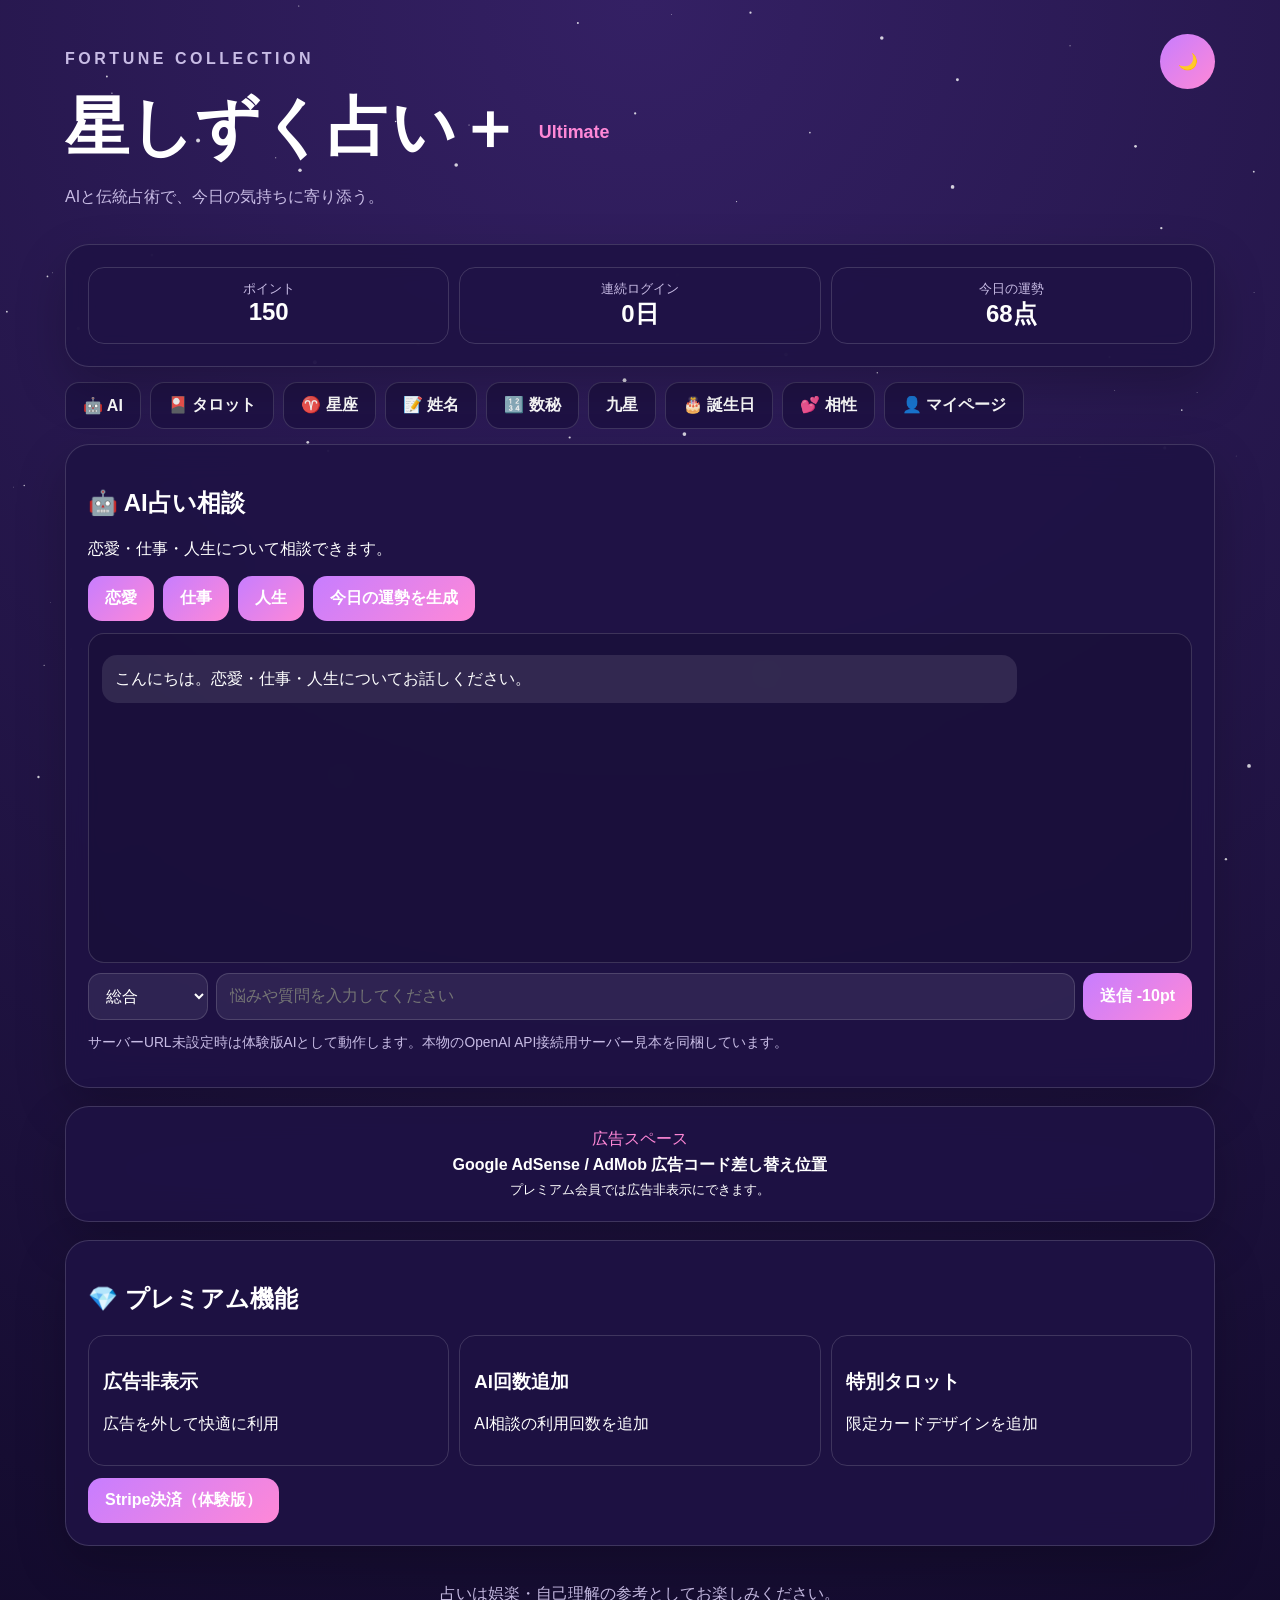
==== commit b1ac2da7: "Add files via upload" ====
--- a/index.html
+++ b/index.html
@@ -1,147 +1,177 @@
 <!doctype html>
 <html lang="ja">
 <head>
-  <meta charset="utf-8">
-  <meta name="viewport" content="width=device-width,initial-scale=1,viewport-fit=cover">
-  <meta name="theme-color" content="#24134f">
-  <title>星しずく占い Ver3.0</title>
-  <link rel="manifest" href="manifest.json">
-  <link rel="stylesheet" href="style.css">
+<meta charset="utf-8">
+<meta name="viewport" content="width=device-width,initial-scale=1,viewport-fit=cover">
+<meta name="theme-color" content="#1a1038">
+<title>星しずく占い+ Ver4.0 Ultimate</title>
+<link rel="manifest" href="manifest.json">
+<link rel="stylesheet" href="style.css">
 </head>
 <body>
-  <canvas id="stars"></canvas>
-  <header class="topbar">
-    <div>
-      <h1>🔮 星しずく占い <span>Ver3.0</span></h1>
-      <p>AI・タロット・星座・姓名判断・生年月日占い</p>
-    </div>
-    <button id="themeBtn" class="icon-btn" aria-label="テーマ切替">🌙</button>
-  </header>
+<canvas id="sky"></canvas>
+<header class="header">
+  <div><p class="kicker">FORTUNE COLLECTION</p><h1>星しずく占い＋ <small>Ultimate</small></h1><p>AIと伝統占術で、今日の気持ちに寄り添う。</p></div>
+  <button id="themeBtn" class="round">🌙</button>
+</header>
 
-  <main>
-    <section class="hero card">
-      <div>
-        <p class="eyebrow">本日のあなたへ</p>
-        <h2 id="dailyMessage">運命の扉を開いてみましょう</h2>
-        <p>占い結果は娯楽・自己理解のヒントとしてお楽しみください。</p>
+<main>
+<section class="summary panel">
+  <div><span>ポイント</span><strong id="points">150</strong></div>
+  <div><span>連続ログイン</span><strong id="streak">0日</strong></div>
+  <div><span>今日の運勢</span><strong id="dailyScore">--点</strong></div>
+</section>
+
+<nav class="tabs">
+<button data-view="ai">🤖 AI</button>
+<button data-view="tarot">🎴 タロット</button>
+<button data-view="zodiac">♈ 星座</button>
+<button data-view="name">📝 姓名</button>
+<button data-view="numbers">🔢 数秘</button>
+<button data-view="kyusei">九星</button>
+<button data-view="birthday">🎂 誕生日</button>
+<button data-view="compatibility">💕 相性</button>
+<button data-view="mypage">👤 マイページ</button>
+</nav>
+
+<section id="view-ai" class="view panel">
+<h2>🤖 AI占い相談</h2>
+<p>恋愛・仕事・人生について相談できます。</p>
+<div class="quick">
+<button data-prompt="恋愛について占ってください">恋愛</button>
+<button data-prompt="仕事について占ってください">仕事</button>
+<button data-prompt="人生の方向性について占ってください">人生</button>
+<button id="dailyAiBtn">今日の運勢を生成</button>
+</div>
+<div id="chatLog" class="chat"></div>
+<form id="chatForm" class="chatForm">
+<select id="consultType"><option>総合</option><option>恋愛</option><option>仕事</option><option>人生</option></select>
+<input id="chatInput" placeholder="悩みや質問を入力してください" maxlength="500" required>
+<button>送信 -10pt</button>
+</form>
+<p class="note">サーバーURL未設定時は体験版AIとして動作します。本物のOpenAI API接続用サーバー見本を同梱しています。</p>
+</section>
+
+<section id="view-tarot" class="view panel hidden">
+<h2>🎴 78枚フルデッキ</h2>
+<div class="quick">
+<button data-draw="1">1枚引き -5pt</button>
+<button data-draw="3">3枚引き -15pt</button>
+<button data-draw="10">ケルト十字 -30pt</button>
+</div>
+<div id="spreadLabels" class="spreadLabels"></div>
+<div id="tarotResult" class="tarotGrid"></div>
+<details><summary>カード図鑑（78枚）</summary><div id="library" class="library"></div></details>
+</section>
+
+<section id="view-zodiac" class="view panel hidden">
+<h2>♈ 星座占い</h2>
+<form id="zodiacForm" class="formGrid">
+<label>星座<select id="zodiac"></select></label>
+<label>期間<select id="period"><option>今日</option><option>週間</option><option>月間</option></select></label>
+<button>占う</button>
+</form><div id="zodiacResult" class="result"></div>
+</section>
+
+<section id="view-name" class="view panel hidden">
+<h2>📝 姓名判断</h2>
+<form id="nameForm" class="formGrid"><label>お名前<input id="fullName" required></label><button>判断する</button></form>
+<div id="nameResult" class="result"></div>
+</section>
+
+<section id="view-numbers" class="view panel hidden">
+<h2>🔢 数秘術</h2>
+<form id="numberForm" class="formGrid"><label>生年月日<input id="numberBirth" type="date" required></label><label>お名前<input id="numberName"></label><button>計算する</button></form>
+<div id="numberResult" class="result"></div>
+</section>
+
+<section id="view-kyusei" class="view panel hidden">
+<h2>九星気学</h2>
+<form id="kyuseiForm" class="formGrid"><label>生年月日<input id="kyuseiBirth" type="date" required></label><button>本命星を調べる</button></form>
+<div id="kyuseiResult" class="result"></div>
+</section>
+
+<section id="view-birthday" class="view panel hidden">
+<h2>🎂 誕生日占い</h2>
+<form id="birthdayForm" class="formGrid"><label>生年月日<input id="birthday" type="date" required></label><button>占う</button></form>
+<div id="birthdayResult" class="result"></div>
+</section>
+
+<section id="view-compatibility" class="view panel hidden">
+<h2>💕 相性診断</h2>
+<form id="compatForm" class="formGrid two">
+<label>あなたの名前<input id="nameA" required></label><label>あなたの生年月日<input id="birthA" type="date" required></label>
+<label>相手の名前<input id="nameB" required></label><label>相手の生年月日<input id="birthB" type="date" required></label>
+<label>関係<select id="relation"><option>恋愛</option><option>結婚</option><option>友達</option><option>仕事</option></select></label>
+<button>相性を見る</button>
+</form><div id="compatResult" class="result"></div>
+</section>
+
+<section id="view-mypage" class="view panel hidden">
+<h2>👤 マイページ</h2>
+
+<div id="loginBox">
+  <h3>ログイン</h3>
+  <p class="note">この体験版ではログイン情報をこの端末内だけに保存します。</p>
+  <form id="loginForm" class="formGrid">
+    <label>ニックネーム<input id="loginName" maxlength="20" required></label>
+    <label>メールアドレス<input id="loginEmail" type="email" required></label>
+    <button>ログイン情報を保存</button>
+  </form>
+  <div class="quick">
+    <button type="button" id="googleDemo">Googleログイン（体験版）</button>
+    <button type="button" id="appleDemo">Appleログイン（体験版）</button>
+  </div>
+</div>
+
+<div id="profileBox" class="hidden">
+  <div class="profileCard">
+    <div class="avatar">✨</div>
+    <div><h3 id="profileName"></h3><p id="profileEmail" class="note"></p></div>
+  </div>
+
+  <div class="quick">
+    <button id="bonusBtn">毎日ログインボーナス</button>
+    <button id="installBtn">アプリをインストール</button>
+    <button id="premiumBtn">プレミアム会員</button>
+    <button id="logoutBtn" class="danger">ログアウト</button>
+  </div>
+
+  <div class="dashboard">
+    <div><span>保有ポイント</span><strong id="mypagePoints">0 pt</strong></div>
+    <div><span>お気に入り</span><strong id="favoriteCount">0件</strong></div>
+    <div><span>実績バッジ</span><strong id="badgeCount">0個</strong></div>
+  </div>
+
+  <h3>実績・ミッション</h3>
+  <div id="missions" class="missions"></div>
+
+  <h3>お気に入り</h3>
+  <div id="favorites" class="history"></div>
+
+  <h3>会話・占い履歴</h3>
+  <div class="quick"><button id="clearHistory" class="danger">履歴削除</button></div>
+  <div id="history" class="history"></div>
+</div>
+</section>
+
+<aside class="ad panel" id="adArea">
+      <span>広告スペース</span>
+      <strong>Google AdSense / AdMob 広告コード差し替え位置</strong>
+      <small>プレミアム会員では広告非表示にできます。</small>
+    </aside>
+    <section class="panel monetization">
+      <h2>💎 プレミアム機能</h2>
+      <div class="premiumGrid">
+        <article><h3>広告非表示</h3><p>広告を外して快適に利用</p></article>
+        <article><h3>AI回数追加</h3><p>AI相談の利用回数を追加</p></article>
+        <article><h3>特別タロット</h3><p>限定カードデザインを追加</p></article>
       </div>
-      <div class="status">
-        <div><span>ポイント</span><strong id="pointDisplay">0</strong></div>
-        <div><span>連続ログイン</span><strong id="streakDisplay">0日</strong></div>
-      </div>
+      <button id="stripeDemo">Stripe決済（体験版）</button>
     </section>
-
-    <nav class="menu-grid" aria-label="占いメニュー">
-      <button data-view="ai">🤖<span>AIチャット</span></button>
-      <button data-view="tarot">🎴<span>78枚タロット</span></button>
-      <button data-view="zodiac">♈<span>星座占い</span></button>
-      <button data-view="name">📝<span>姓名判断</span></button>
-      <button data-view="birthday">🎂<span>生年月日占い</span></button>
-      <button data-view="mypage">👤<span>マイページ</span></button>
-    </nav>
-
-    <section id="view-ai" class="view card">
-      <h2>🤖 AI占いチャット</h2>
-      <p class="sub">恋愛・仕事・人間関係など、悩みを入力してください。</p>
-      <div id="chatLog" class="chat-log"></div>
-      <form id="chatForm" class="inline-form">
-        <input id="chatInput" maxlength="300" placeholder="例：今の仕事を続けるべき？" required>
-        <button type="submit">相談する -10pt</button>
-      </form>
-      <p class="note">現在は端末内で動くAI風アドバイスです。本物のAI連携用設定例はREADMEに記載しています。</p>
-    </section>
-
-    <section id="view-tarot" class="view card hidden">
-      <h2>🎴 78枚タロット</h2>
-      <div class="actions">
-        <button data-draw="1">1枚引き</button>
-        <button data-draw="3">3枚引き</button>
-        <button data-draw="10">ケルト十字</button>
-      </div>
-      <div id="tarotResult" class="tarot-grid"></div>
-      <details>
-        <summary>カード図鑑を開く</summary>
-        <div id="tarotLibrary" class="library"></div>
-      </details>
-    </section>
-
-    <section id="view-zodiac" class="view card hidden">
-      <h2>♈ 星座占い</h2>
-      <form id="zodiacForm" class="stack-form">
-        <label>星座
-          <select id="zodiacSelect"></select>
-        </label>
-        <label>期間
-          <select id="zodiacPeriod">
-            <option value="今日">今日</option>
-            <option value="週間">週間</option>
-            <option value="月間">月間</option>
-          </select>
-        </label>
-        <button type="submit">占う</button>
-      </form>
-      <div id="zodiacResult" class="result-box"></div>
-    </section>
-
-    <section id="view-name" class="view card hidden">
-      <h2>📝 姓名判断</h2>
-      <form id="nameForm" class="stack-form">
-        <label>お名前
-          <input id="fullName" placeholder="例：山田 太郎" required>
-        </label>
-        <button type="submit">姓名判断する</button>
-      </form>
-      <div id="nameResult" class="result-box"></div>
-    </section>
-
-    <section id="view-birthday" class="view card hidden">
-      <h2>🎂 生年月日占い</h2>
-      <form id="birthdayForm" class="stack-form">
-        <label>生年月日
-          <input id="birthday" type="date" required>
-        </label>
-        <button type="submit">占う</button>
-      </form>
-      <div id="birthdayResult" class="result-box"></div>
-    </section>
-
-    <section id="view-mypage" class="view card hidden">
-      <h2>👤 マイページ</h2>
-      <div id="loginPanel">
-        <form id="loginForm" class="stack-form">
-          <label>ニックネーム
-            <input id="nickname" maxlength="20" required>
-          </label>
-          <label>メールアドレス
-            <input id="email" type="email" required>
-          </label>
-          <button type="submit">端末にログイン情報を保存</button>
-        </form>
-      </div>
-      <div id="profilePanel" class="hidden">
-        <div class="profile-card">
-          <div class="avatar">✨</div>
-          <div>
-            <h3 id="profileName"></h3>
-            <p id="profileEmail"></p>
-          </div>
-        </div>
-        <button id="dailyBonusBtn">毎日ログインボーナスを受け取る</button>
-        <button id="logoutBtn" class="danger">ログアウト</button>
-        <h3>占い履歴</h3>
-        <div id="historyList" class="history"></div>
-      </div>
-    </section>
-
-    <aside class="ad card">
-      <span>広告</span>
-      <strong>ここにGoogle AdSense / AdMob広告を配置できます</strong>
-      <small>審査通過後に広告コードへ差し替えてください。</small>
-    </aside>
-  </main>
-
-  <footer>© 2026 星しずく占い Ver3.0</footer>
-  <script src="tarot-data.js"></script>
-  <script src="app.js"></script>
-</body>
-</html>
+</main>
+<footer>占いは娯楽・自己理解の参考としてお楽しみください。</footer>
+<script src="config.js"></script>
+<script src="tarot-data.js"></script>
+<script src="app.js"></script>
+</body></html>
--- a/style.css
+++ b/style.css
@@ -1,47 +1,29 @@
 
-:root{
-  --bg:#120c2b;--panel:rgba(34,21,72,.88);--text:#fff;--muted:#c7bde8;
-  --accent:#b98cff;--accent2:#ff8fd8;--line:rgba(255,255,255,.13);--shadow:0 20px 50px rgba(0,0,0,.25)
-}
-body.light{--bg:#f4efff;--panel:rgba(255,255,255,.9);--text:#2a174d;--muted:#6d5d8c;--line:#ded2f3;--shadow:0 16px 40px rgba(52,26,95,.12)}
-*{box-sizing:border-box}
-body{margin:0;background:radial-gradient(circle at top,#33206a,var(--bg));color:var(--text);font-family:-apple-system,BlinkMacSystemFont,"Segoe UI","Hiragino Sans",sans-serif;min-height:100vh}
-#stars{position:fixed;inset:0;z-index:-1}
-.topbar,main,footer{width:min(1100px,calc(100% - 24px));margin:auto}
-.topbar{display:flex;justify-content:space-between;align-items:center;padding:28px 0 16px}
-h1{margin:0;font-size:clamp(1.5rem,4vw,2.4rem)}h1 span{font-size:.55em;color:var(--accent2)}
-.topbar p,.sub,.note{color:var(--muted)}
-.icon-btn{width:48px;height:48px;border-radius:50%;font-size:1.2rem}
-button,input,select{font:inherit}
-button{border:0;border-radius:14px;background:linear-gradient(135deg,var(--accent),var(--accent2));color:white;padding:12px 16px;font-weight:700;cursor:pointer;transition:.2s transform,.2s filter}
-button:hover{transform:translateY(-2px);filter:brightness(1.08)}
-.card{background:var(--panel);backdrop-filter:blur(16px);border:1px solid var(--line);border-radius:22px;box-shadow:var(--shadow);padding:22px}
-.hero{display:flex;justify-content:space-between;align-items:center;gap:18px}
-.eyebrow{letter-spacing:.15em;color:var(--accent2);font-weight:800}
-.status{display:grid;grid-template-columns:repeat(2,minmax(110px,1fr));gap:10px}
-.status div{border:1px solid var(--line);border-radius:16px;padding:14px;text-align:center}
-.status span{display:block;color:var(--muted);font-size:.82rem}.status strong{font-size:1.4rem}
-.menu-grid{display:grid;grid-template-columns:repeat(6,1fr);gap:10px;margin:16px 0}
-.menu-grid button{display:flex;flex-direction:column;gap:7px;align-items:center;background:var(--panel);border:1px solid var(--line);font-size:1.4rem}
-.menu-grid span{font-size:.82rem}
-.view{margin-bottom:16px}.hidden{display:none!important}
-.inline-form{display:flex;gap:10px}.inline-form input{flex:1}
-input,select{width:100%;border:1px solid var(--line);border-radius:12px;background:rgba(255,255,255,.08);color:var(--text);padding:13px}
-body.light input,body.light select{background:white}
-.stack-form{display:grid;gap:12px;max-width:520px}.stack-form label{display:grid;gap:6px;color:var(--muted)}
-.chat-log{height:320px;overflow:auto;border:1px solid var(--line);border-radius:16px;padding:14px;margin:14px 0;background:rgba(0,0,0,.12)}
-.msg{max-width:85%;padding:11px 13px;margin:8px 0;border-radius:15px;line-height:1.6}.msg.user{margin-left:auto;background:#6f4ac9}.msg.ai{background:rgba(255,255,255,.1)}
-.actions{display:flex;gap:10px;flex-wrap:wrap;margin-bottom:16px}
-.tarot-grid{display:grid;grid-template-columns:repeat(auto-fit,minmax(150px,1fr));gap:14px}
-.tarot-card{perspective:900px;min-height:240px}.tarot-inner{height:100%;min-height:240px;transform-style:preserve-3d;animation:flip .8s ease}
-.tarot-face{height:100%;border-radius:18px;padding:16px;border:1px solid var(--line);background:linear-gradient(155deg,#5938a0,#1d123f);display:flex;flex-direction:column;justify-content:center;text-align:center}
-.tarot-face .symbol{font-size:3rem}.reversed{transform:rotate(180deg)}
-@keyframes flip{from{transform:rotateY(90deg);opacity:0}to{transform:rotateY(0);opacity:1}}
-.library{display:grid;grid-template-columns:repeat(auto-fit,minmax(190px,1fr));gap:8px;margin-top:12px}.library div{border:1px solid var(--line);border-radius:12px;padding:10px}
-.result-box{margin-top:16px;border:1px solid var(--line);border-radius:16px;padding:18px;line-height:1.8;min-height:80px}
-.profile-card{display:flex;align-items:center;gap:14px;margin-bottom:14px}.avatar{font-size:2rem;width:60px;height:60px;border-radius:50%;display:grid;place-items:center;background:linear-gradient(135deg,var(--accent),var(--accent2))}
-.history{display:grid;gap:8px}.history div{border:1px solid var(--line);padding:10px;border-radius:12px}
-.danger{background:linear-gradient(135deg,#c64f65,#7d2439);margin-left:8px}
-.ad{text-align:center;margin:18px 0;display:grid;gap:6px}.ad span{color:var(--accent2);font-size:.78rem}.ad small{color:var(--muted)}
-footer{text-align:center;padding:18px;color:var(--muted)}
-@media(max-width:760px){.hero{display:grid}.menu-grid{grid-template-columns:repeat(3,1fr)}.inline-form{display:grid}.topbar{align-items:flex-start}}
+:root{--bg:#130b2d;--panel:rgba(31,18,68,.9);--text:#fff;--muted:#c8bce5;--a:#c77dff;--b:#ff88d7;--line:rgba(255,255,255,.15)}
+body.light{--bg:#f5efff;--panel:rgba(255,255,255,.92);--text:#2c194f;--muted:#6e5e89;--line:#ddd1ef}
+*{box-sizing:border-box}body{margin:0;background:radial-gradient(circle at top,#342064,var(--bg));color:var(--text);font-family:-apple-system,BlinkMacSystemFont,"Segoe UI","Hiragino Sans",sans-serif;min-height:100vh}
+#sky{position:fixed;inset:0;z-index:-1}.header,main,footer{width:min(1150px,calc(100% - 24px));margin:auto}.header{padding:34px 0 20px;display:flex;justify-content:space-between;align-items:flex-start}.kicker{letter-spacing:.22em;color:#efa6ff;font-weight:900}.header h1{font-size:clamp(2rem,6vw,4rem);margin:.15em 0}.header p{color:var(--muted)}button,input,select{font:inherit}.round{border-radius:50%;width:55px;height:55px}
+button{border:0;border-radius:14px;padding:12px 17px;background:linear-gradient(135deg,var(--a),var(--b));color:white;font-weight:800;cursor:pointer}.panel{background:var(--panel);border:1px solid var(--line);backdrop-filter:blur(16px);border-radius:24px;padding:22px;box-shadow:0 20px 50px rgba(0,0,0,.22)}
+.summary{display:grid;grid-template-columns:repeat(3,1fr);gap:10px}.summary div{text-align:center;border:1px solid var(--line);border-radius:16px;padding:13px}.summary span{display:block;color:var(--muted);font-size:.8rem}.summary strong{font-size:1.5rem}
+.tabs{display:flex;gap:9px;overflow:auto;padding:15px 0}.tabs button{white-space:nowrap;background:var(--panel);border:1px solid var(--line)}.view{margin-bottom:16px}.hidden{display:none!important}.quick{display:flex;gap:9px;flex-wrap:wrap;margin:12px 0}.note{color:var(--muted);font-size:.86rem}
+.chat{height:330px;overflow:auto;border:1px solid var(--line);border-radius:16px;padding:13px;background:rgba(0,0,0,.12)}.msg{max-width:85%;padding:11px 13px;border-radius:15px;margin:8px 0;line-height:1.65}.msg.user{margin-left:auto;background:#744ac4}.msg.ai{background:rgba(255,255,255,.1)}.chatForm{display:grid;grid-template-columns:120px 1fr auto;gap:8px;margin-top:10px}
+input,select{width:100%;padding:13px;border-radius:13px;border:1px solid var(--line);background:rgba(255,255,255,.08);color:var(--text)}body.light input,body.light select{background:white}.formGrid{display:grid;gap:12px;max-width:650px}.formGrid.two{grid-template-columns:1fr 1fr}.formGrid label{display:grid;gap:5px;color:var(--muted)}
+.result{border:1px solid var(--line);border-radius:16px;padding:17px;margin-top:15px;line-height:1.8;min-height:70px}.tarotGrid{display:grid;grid-template-columns:repeat(auto-fit,minmax(145px,1fr));gap:12px}.tarot{min-height:225px;border-radius:17px;background:linear-gradient(150deg,#593496,#20113e);border:1px solid var(--line);padding:14px;text-align:center;display:flex;flex-direction:column;justify-content:center;animation:flip .7s}.tarot .symbol{font-size:2.7rem}.tarot.rev{transform:rotate(180deg)}@keyframes flip{from{transform:rotateY(90deg);opacity:0}}
+.spreadLabels{color:var(--muted);margin:8px 0}.library{display:grid;grid-template-columns:repeat(auto-fit,minmax(180px,1fr));gap:8px;margin-top:12px}.library div,.history div{border:1px solid var(--line);border-radius:12px;padding:10px}.history{display:grid;gap:8px}.danger{background:linear-gradient(135deg,#b63d59,#6f1d36)}.ad{text-align:center;display:grid;gap:5px;margin:18px 0}.ad span{color:var(--b)}footer{text-align:center;padding:20px;color:var(--muted)}
+@media(max-width:700px){.summary{grid-template-columns:1fr}.chatForm,.formGrid.two{grid-template-columns:1fr}.header{padding-top:22px}}
+
+.header h1 small{font-size:.28em;color:var(--b);vertical-align:middle}
+.profileCard{display:flex;align-items:center;gap:14px;margin:14px 0}
+.avatar{width:64px;height:64px;border-radius:50%;display:grid;place-items:center;font-size:2rem;background:linear-gradient(135deg,var(--a),var(--b))}
+.dashboard{display:grid;grid-template-columns:repeat(3,1fr);gap:10px;margin:14px 0}
+.dashboard div{border:1px solid var(--line);border-radius:15px;padding:13px;text-align:center}
+.dashboard span{display:block;color:var(--muted);font-size:.8rem}
+.dashboard strong{font-size:1.25rem}
+.missions{display:grid;grid-template-columns:repeat(auto-fit,minmax(180px,1fr));gap:9px;margin:10px 0}
+.mission{border:1px solid var(--line);border-radius:14px;padding:12px}
+.mission.done{box-shadow:inset 0 0 0 1px var(--b)}
+.premiumGrid{display:grid;grid-template-columns:repeat(3,1fr);gap:10px;margin:12px 0}
+.premiumGrid article{border:1px solid var(--line);border-radius:16px;padding:14px}
+.monetization{margin-bottom:18px}
+.favoriteBtn{margin-top:7px;background:rgba(255,255,255,.13);border:1px solid var(--line)}
+@media(max-width:700px){.dashboard,.premiumGrid{grid-template-columns:1fr}}
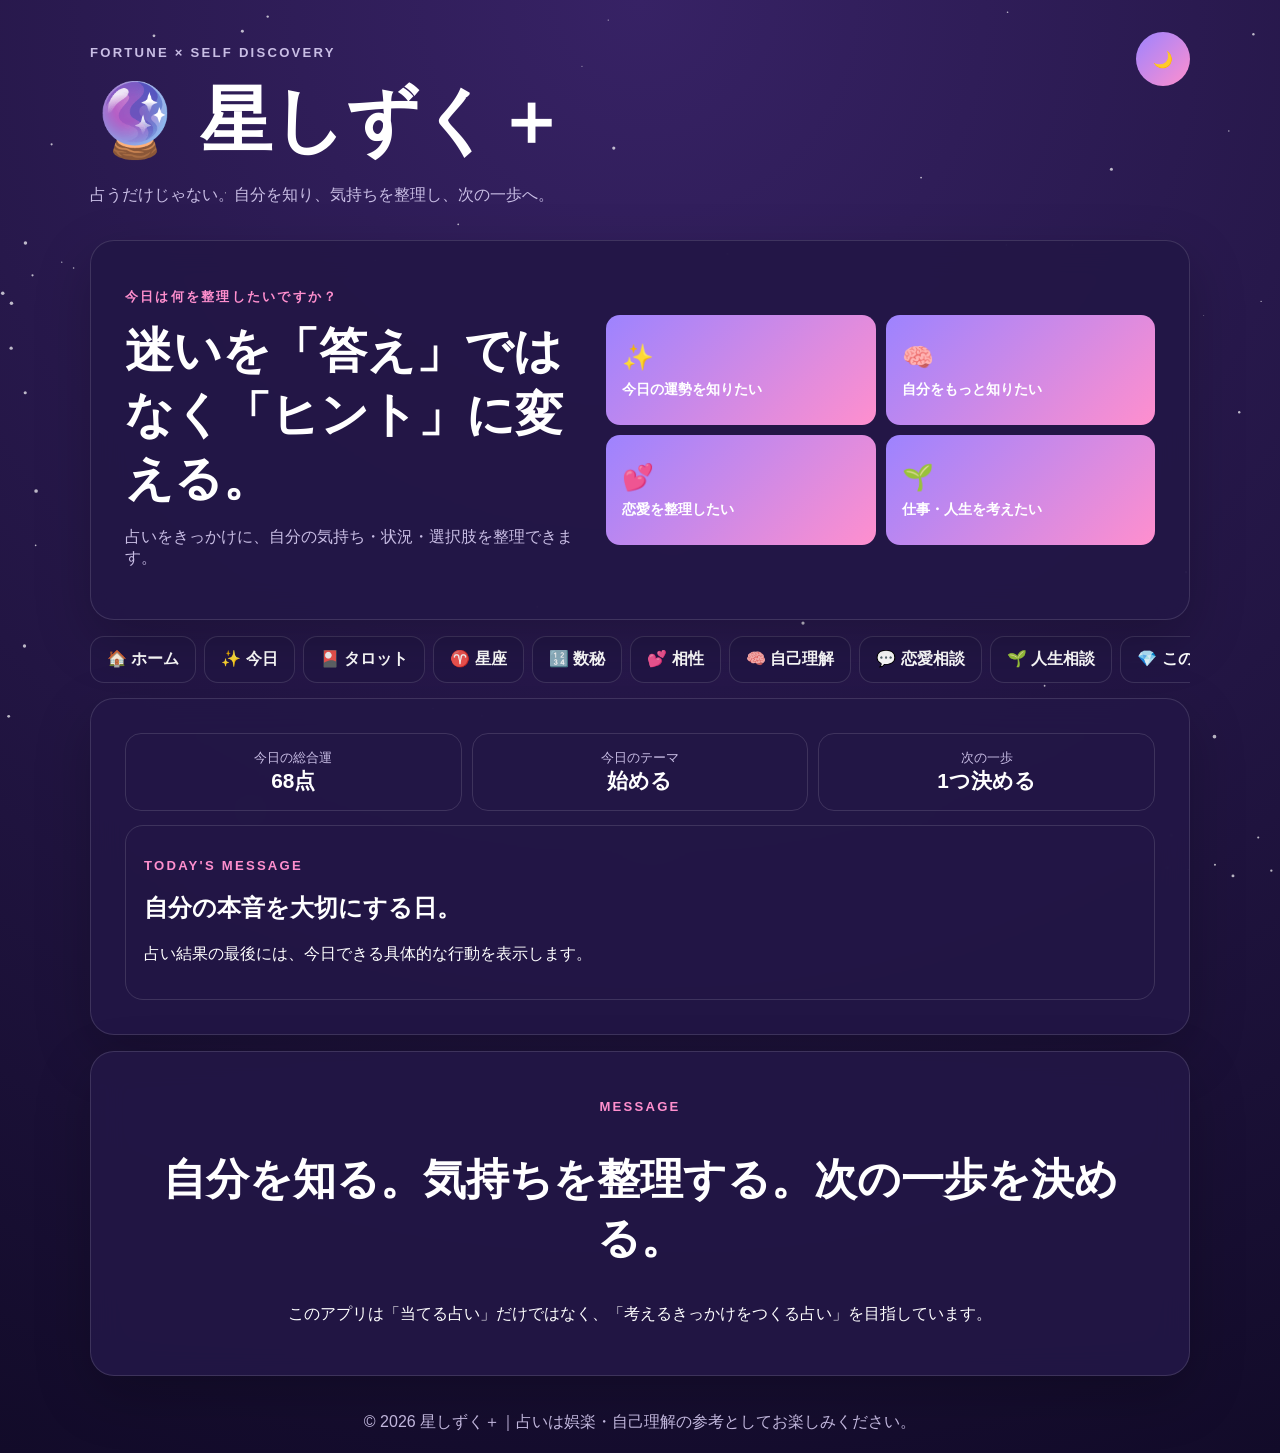
==== commit 48976b36: "BMC value proposition update" ====
--- a/index.html
+++ b/index.html
@@ -3,175 +3,236 @@
 <head>
 <meta charset="utf-8">
 <meta name="viewport" content="width=device-width,initial-scale=1,viewport-fit=cover">
-<meta name="theme-color" content="#1a1038">
-<title>星しずく占い+ Ver4.0 Ultimate</title>
+<meta name="theme-color" content="#28174f">
+<meta name="description" content="占い×自己理解×相談で、次の一歩を見つけるWebアプリ">
+<title>星しずく＋｜占い × 自己理解</title>
 <link rel="manifest" href="manifest.json">
 <link rel="stylesheet" href="style.css">
 </head>
 <body>
-<canvas id="sky"></canvas>
-<header class="header">
-  <div><p class="kicker">FORTUNE COLLECTION</p><h1>星しずく占い＋ <small>Ultimate</small></h1><p>AIと伝統占術で、今日の気持ちに寄り添う。</p></div>
+<canvas id="stars"></canvas>
+
+<header class="top">
+  <div>
+    <p class="eyebrow">FORTUNE × SELF DISCOVERY</p>
+    <h1>🔮 星しずく＋</h1>
+    <p>占うだけじゃない。自分を知り、気持ちを整理し、次の一歩へ。</p>
+  </div>
   <button id="themeBtn" class="round">🌙</button>
 </header>
 
 <main>
-<section class="summary panel">
-  <div><span>ポイント</span><strong id="points">150</strong></div>
-  <div><span>連続ログイン</span><strong id="streak">0日</strong></div>
-  <div><span>今日の運勢</span><strong id="dailyScore">--点</strong></div>
+<section class="hero panel">
+  <div>
+    <p class="eyebrow">今日は何を整理したいですか？</p>
+    <h2>迷いを「答え」ではなく「ヒント」に変える。</h2>
+    <p class="muted">占いをきっかけに、自分の気持ち・状況・選択肢を整理できます。</p>
+  </div>
+  <div class="hero-grid">
+    <button data-jump="daily">✨<span>今日の運勢を知りたい</span></button>
+    <button data-jump="self">🧠<span>自分をもっと知りたい</span></button>
+    <button data-jump="love">💕<span>恋愛を整理したい</span></button>
+    <button data-jump="life">🌱<span>仕事・人生を考えたい</span></button>
+  </div>
 </section>
 
 <nav class="tabs">
-<button data-view="ai">🤖 AI</button>
-<button data-view="tarot">🎴 タロット</button>
-<button data-view="zodiac">♈ 星座</button>
-<button data-view="name">📝 姓名</button>
-<button data-view="numbers">🔢 数秘</button>
-<button data-view="kyusei">九星</button>
-<button data-view="birthday">🎂 誕生日</button>
-<button data-view="compatibility">💕 相性</button>
-<button data-view="mypage">👤 マイページ</button>
+  <button data-view="home">🏠 ホーム</button>
+  <button data-view="daily">✨ 今日</button>
+  <button data-view="tarot">🎴 タロット</button>
+  <button data-view="zodiac">♈ 星座</button>
+  <button data-view="number">🔢 数秘</button>
+  <button data-view="compat">💕 相性</button>
+  <button data-view="self">🧠 自己理解</button>
+  <button data-view="love">💬 恋愛相談</button>
+  <button data-view="life">🌱 人生相談</button>
+  <button data-view="value">💎 このサービスの価値</button>
+  <button data-view="history">📚 履歴</button>
 </nav>
 
-<section id="view-ai" class="view panel">
-<h2>🤖 AI占い相談</h2>
-<p>恋愛・仕事・人生について相談できます。</p>
-<div class="quick">
-<button data-prompt="恋愛について占ってください">恋愛</button>
-<button data-prompt="仕事について占ってください">仕事</button>
-<button data-prompt="人生の方向性について占ってください">人生</button>
-<button id="dailyAiBtn">今日の運勢を生成</button>
-</div>
-<div id="chatLog" class="chat"></div>
-<form id="chatForm" class="chatForm">
-<select id="consultType"><option>総合</option><option>恋愛</option><option>仕事</option><option>人生</option></select>
-<input id="chatInput" placeholder="悩みや質問を入力してください" maxlength="500" required>
-<button>送信 -10pt</button>
-</form>
-<p class="note">サーバーURL未設定時は体験版AIとして動作します。本物のOpenAI API接続用サーバー見本を同梱しています。</p>
+<section id="view-home" class="view panel">
+  <div class="summary-grid">
+    <article><span>今日の総合運</span><strong id="homeScore">--点</strong></article>
+    <article><span>今日のテーマ</span><strong id="homeTheme">整える</strong></article>
+    <article><span>次の一歩</span><strong>1つ決める</strong></article>
+  </div>
+  <div class="message-box">
+    <p class="eyebrow">TODAY'S MESSAGE</p>
+    <h2 id="homeMessage">小さな一歩が流れを変える日。</h2>
+    <p>占い結果の最後には、今日できる具体的な行動を表示します。</p>
+  </div>
+</section>
+
+<section id="view-daily" class="view panel hidden">
+  <p class="eyebrow">DAILY FORTUNE</p>
+  <h2>✨ 今日の運勢</h2>
+  <button id="dailyBtn">今日の運勢を見る</button>
+  <div id="dailyResult" class="result"></div>
 </section>
 
 <section id="view-tarot" class="view panel hidden">
-<h2>🎴 78枚フルデッキ</h2>
-<div class="quick">
-<button data-draw="1">1枚引き -5pt</button>
-<button data-draw="3">3枚引き -15pt</button>
-<button data-draw="10">ケルト十字 -30pt</button>
-</div>
-<div id="spreadLabels" class="spreadLabels"></div>
-<div id="tarotResult" class="tarotGrid"></div>
-<details><summary>カード図鑑（78枚）</summary><div id="library" class="library"></div></details>
+  <p class="eyebrow">TAROT</p>
+  <h2>🎴 1枚タロット</h2>
+  <p class="muted">「今見るべき視点」を1枚のカードから受け取ります。</p>
+  <button id="tarotBtn">カードを引く</button>
+  <div id="tarotResult" class="result"></div>
 </section>
 
 <section id="view-zodiac" class="view panel hidden">
-<h2>♈ 星座占い</h2>
-<form id="zodiacForm" class="formGrid">
-<label>星座<select id="zodiac"></select></label>
-<label>期間<select id="period"><option>今日</option><option>週間</option><option>月間</option></select></label>
-<button>占う</button>
-</form><div id="zodiacResult" class="result"></div>
-</section>
-
-<section id="view-name" class="view panel hidden">
-<h2>📝 姓名判断</h2>
-<form id="nameForm" class="formGrid"><label>お名前<input id="fullName" required></label><button>判断する</button></form>
-<div id="nameResult" class="result"></div>
-</section>
-
-<section id="view-numbers" class="view panel hidden">
-<h2>🔢 数秘術</h2>
-<form id="numberForm" class="formGrid"><label>生年月日<input id="numberBirth" type="date" required></label><label>お名前<input id="numberName"></label><button>計算する</button></form>
-<div id="numberResult" class="result"></div>
-</section>
-
-<section id="view-kyusei" class="view panel hidden">
-<h2>九星気学</h2>
-<form id="kyuseiForm" class="formGrid"><label>生年月日<input id="kyuseiBirth" type="date" required></label><button>本命星を調べる</button></form>
-<div id="kyuseiResult" class="result"></div>
-</section>
-
-<section id="view-birthday" class="view panel hidden">
-<h2>🎂 誕生日占い</h2>
-<form id="birthdayForm" class="formGrid"><label>生年月日<input id="birthday" type="date" required></label><button>占う</button></form>
-<div id="birthdayResult" class="result"></div>
-</section>
-
-<section id="view-compatibility" class="view panel hidden">
-<h2>💕 相性診断</h2>
-<form id="compatForm" class="formGrid two">
-<label>あなたの名前<input id="nameA" required></label><label>あなたの生年月日<input id="birthA" type="date" required></label>
-<label>相手の名前<input id="nameB" required></label><label>相手の生年月日<input id="birthB" type="date" required></label>
-<label>関係<select id="relation"><option>恋愛</option><option>結婚</option><option>友達</option><option>仕事</option></select></label>
-<button>相性を見る</button>
-</form><div id="compatResult" class="result"></div>
-</section>
-
-<section id="view-mypage" class="view panel hidden">
-<h2>👤 マイページ</h2>
-
-<div id="loginBox">
-  <h3>ログイン</h3>
-  <p class="note">この体験版ではログイン情報をこの端末内だけに保存します。</p>
-  <form id="loginForm" class="formGrid">
-    <label>ニックネーム<input id="loginName" maxlength="20" required></label>
-    <label>メールアドレス<input id="loginEmail" type="email" required></label>
-    <button>ログイン情報を保存</button>
-  </form>
-  <div class="quick">
-    <button type="button" id="googleDemo">Googleログイン（体験版）</button>
-    <button type="button" id="appleDemo">Appleログイン（体験版）</button>
-  </div>
-</div>
-
-<div id="profileBox" class="hidden">
-  <div class="profileCard">
-    <div class="avatar">✨</div>
-    <div><h3 id="profileName"></h3><p id="profileEmail" class="note"></p></div>
-  </div>
-
-  <div class="quick">
-    <button id="bonusBtn">毎日ログインボーナス</button>
-    <button id="installBtn">アプリをインストール</button>
-    <button id="premiumBtn">プレミアム会員</button>
-    <button id="logoutBtn" class="danger">ログアウト</button>
-  </div>
-
-  <div class="dashboard">
-    <div><span>保有ポイント</span><strong id="mypagePoints">0 pt</strong></div>
-    <div><span>お気に入り</span><strong id="favoriteCount">0件</strong></div>
-    <div><span>実績バッジ</span><strong id="badgeCount">0個</strong></div>
-  </div>
-
-  <h3>実績・ミッション</h3>
-  <div id="missions" class="missions"></div>
-
-  <h3>お気に入り</h3>
-  <div id="favorites" class="history"></div>
-
-  <h3>会話・占い履歴</h3>
-  <div class="quick"><button id="clearHistory" class="danger">履歴削除</button></div>
-  <div id="history" class="history"></div>
-</div>
-</section>
-
-<aside class="ad panel" id="adArea">
-      <span>広告スペース</span>
-      <strong>Google AdSense / AdMob 広告コード差し替え位置</strong>
-      <small>プレミアム会員では広告非表示にできます。</small>
-    </aside>
-    <section class="panel monetization">
-      <h2>💎 プレミアム機能</h2>
-      <div class="premiumGrid">
-        <article><h3>広告非表示</h3><p>広告を外して快適に利用</p></article>
-        <article><h3>AI回数追加</h3><p>AI相談の利用回数を追加</p></article>
-        <article><h3>特別タロット</h3><p>限定カードデザインを追加</p></article>
-      </div>
-      <button id="stripeDemo">Stripe決済（体験版）</button>
-    </section>
+  <p class="eyebrow">ZODIAC</p>
+  <h2>♈ 星座占い</h2>
+  <form id="zodiacForm" class="form">
+    <label>星座<select id="zodiacSelect"></select></label>
+    <label>期間<select id="zodiacPeriod"><option>今日</option><option>週間</option><option>月間</option></select></label>
+    <button>占う</button>
+  </form>
+  <div id="zodiacResult" class="result"></div>
+</section>
+
+<section id="view-number" class="view panel hidden">
+  <p class="eyebrow">NUMEROLOGY</p>
+  <h2>🔢 数秘術</h2>
+  <form id="numberForm" class="form">
+    <label>生年月日<input id="birthday" type="date" required></label>
+    <button>自分の傾向を見る</button>
+  </form>
+  <div id="numberResult" class="result"></div>
+</section>
+
+<section id="view-compat" class="view panel hidden">
+  <p class="eyebrow">COMPATIBILITY</p>
+  <h2>💕 相性診断</h2>
+  <form id="compatForm" class="form">
+    <label>あなたの名前<input id="nameA" required></label>
+    <label>相手の名前<input id="nameB" required></label>
+    <button>相性を見る</button>
+  </form>
+  <div id="compatResult" class="result"></div>
+</section>
+
+<section id="view-self" class="view panel hidden">
+  <p class="eyebrow">SELF DISCOVERY</p>
+  <h2>🧠 自己理解ミニ診断</h2>
+  <p class="muted">5問から、強み・注意点・向いている行動を整理します。</p>
+  <div id="quiz"></div>
+  <button id="quizBtn" class="wide">診断する</button>
+  <div id="quizResult" class="result"></div>
+</section>
+
+<section id="view-love" class="view panel hidden">
+  <p class="eyebrow">LOVE CONSULTATION</p>
+  <h2>💬 恋愛相談</h2>
+  <form id="loveForm" class="form">
+    <label>今の関係
+      <select id="loveRelation"><option>片思い</option><option>交際中</option><option>友達</option><option>復縁を考えている</option><option>結婚を考えている</option></select>
+    </label>
+    <label>今いちばん気になること<textarea id="loveConcern" maxlength="500" required></textarea></label>
+    <button>気持ちを整理する</button>
+  </form>
+  <div id="loveResult" class="result"></div>
+</section>
+
+<section id="view-life" class="view panel hidden">
+  <p class="eyebrow">LIFE CONSULTATION</p>
+  <h2>🌱 人生・仕事相談</h2>
+  <form id="lifeForm" class="form">
+    <label>相談テーマ<select id="lifeTheme"><option>仕事</option><option>転職</option><option>人間関係</option><option>家族</option><option>将来</option><option>目標</option></select></label>
+    <label>今の状況<textarea id="lifeSituation" maxlength="700" required></textarea></label>
+    <label>理想の状態<textarea id="lifeIdeal" maxlength="500" required></textarea></label>
+    <button>状況を整理する</button>
+  </form>
+  <div id="lifeResult" class="result"></div>
+</section>
+
+<section id="view-value" class="view panel hidden">
+  <p class="eyebrow">VALUE PROPOSITION</p>
+  <h2>💎 このサービスが解決すること</h2>
+
+  <div class="value-grid">
+    <article class="pain">
+      <span>PAIN</span>
+      <h3>利用者の悩み</h3>
+      <ul>
+        <li>誰にも相談できない</li>
+        <li>恋愛や仕事でどう動けばいいか分からない</li>
+        <li>自分のことがよく分からない</li>
+        <li>占い結果が短く、行動につながらない</li>
+        <li>複数サイトを行き来するのが面倒</li>
+      </ul>
+    </article>
+
+    <article class="reliever">
+      <span>PAIN RELIEVER</span>
+      <h3>悩みを軽くする仕組み</h3>
+      <ul>
+        <li>占いと相談機能を1つに統合</li>
+        <li>結果の最後に「次の一歩」を表示</li>
+        <li>恋愛・仕事・人生の状況整理</li>
+        <li>履歴保存で振り返り可能</li>
+        <li>スマホですぐ使える</li>
+      </ul>
+    </article>
+
+    <article class="gain">
+      <span>GAIN</span>
+      <h3>利用者が得たいもの</h3>
+      <ul>
+        <li>気持ちが整理された感覚</li>
+        <li>自分の強みや傾向への理解</li>
+        <li>安心感と前向きなヒント</li>
+        <li>毎日楽しめる習慣</li>
+        <li>次に何をすればいいか分かること</li>
+      </ul>
+    </article>
+
+    <article class="creator">
+      <span>GAIN CREATOR</span>
+      <h3>満足を高める仕組み</h3>
+      <ul>
+        <li>占い × 自己分析の総合コメント</li>
+        <li>今日の行動提案</li>
+        <li>相性だけでなく関係改善ヒント</li>
+        <li>過去結果の履歴</li>
+        <li>継続利用しやすい今日の運勢</li>
+      </ul>
+    </article>
+  </div>
+
+  <div class="bmc">
+    <p class="eyebrow">BUSINESS MODEL CANVAS</p>
+    <h2>ビジネスモデルキャンバス</h2>
+    <div class="bmc-grid">
+      <article><strong>顧客</strong><p>占い好き、自己分析層、恋愛相談層、仕事・人間関係・人生相談層</p></article>
+      <article><strong>価値提案</strong><p>占いを通じて気持ちを整理し、自己理解と次の行動につなげる</p></article>
+      <article><strong>チャネル</strong><p>Webアプリ、PWA、SNS、検索</p></article>
+      <article><strong>顧客関係</strong><p>毎日運勢、履歴、相談、振り返り</p></article>
+      <article><strong>収益源</strong><p>広告、プレミアム会員、詳細診断、AI相談</p></article>
+      <article><strong>主要活動</strong><p>診断改善、コンテンツ更新、UX改善、集客</p></article>
+      <article><strong>主要リソース</strong><p>診断ロジック、占術データ、Webアプリ、AI</p></article>
+      <article><strong>パートナー</strong><p>AI、広告、決済、クラウドサービス</p></article>
+      <article><strong>コスト</strong><p>AI API、サーバー、決済、ドメイン、広告</p></article>
+    </div>
+  </div>
+</section>
+
+<section id="view-history" class="view panel hidden">
+  <p class="eyebrow">HISTORY</p>
+  <h2>📚 履歴</h2>
+  <div class="actions">
+    <button id="exportBtn">履歴を書き出す</button>
+    <button id="clearBtn" class="danger">履歴を削除</button>
+  </div>
+  <div id="historyList" class="history"></div>
+</section>
+
+<aside class="panel appeal">
+  <p class="eyebrow">MESSAGE</p>
+  <h2>自分を知る。気持ちを整理する。次の一歩を決める。</h2>
+  <p>このアプリは「当てる占い」だけではなく、「考えるきっかけをつくる占い」を目指しています。</p>
+</aside>
 </main>
-<footer>占いは娯楽・自己理解の参考としてお楽しみください。</footer>
-<script src="config.js"></script>
-<script src="tarot-data.js"></script>
+
+<footer>© 2026 星しずく＋｜占いは娯楽・自己理解の参考としてお楽しみください。</footer>
 <script src="app.js"></script>
-</body></html>+</body>
+</html>
--- a/style.css
+++ b/style.css
@@ -1,29 +1,24 @@
 
-:root{--bg:#130b2d;--panel:rgba(31,18,68,.9);--text:#fff;--muted:#c8bce5;--a:#c77dff;--b:#ff88d7;--line:rgba(255,255,255,.15)}
-body.light{--bg:#f5efff;--panel:rgba(255,255,255,.92);--text:#2c194f;--muted:#6e5e89;--line:#ddd1ef}
-*{box-sizing:border-box}body{margin:0;background:radial-gradient(circle at top,#342064,var(--bg));color:var(--text);font-family:-apple-system,BlinkMacSystemFont,"Segoe UI","Hiragino Sans",sans-serif;min-height:100vh}
-#sky{position:fixed;inset:0;z-index:-1}.header,main,footer{width:min(1150px,calc(100% - 24px));margin:auto}.header{padding:34px 0 20px;display:flex;justify-content:space-between;align-items:flex-start}.kicker{letter-spacing:.22em;color:#efa6ff;font-weight:900}.header h1{font-size:clamp(2rem,6vw,4rem);margin:.15em 0}.header p{color:var(--muted)}button,input,select{font:inherit}.round{border-radius:50%;width:55px;height:55px}
-button{border:0;border-radius:14px;padding:12px 17px;background:linear-gradient(135deg,var(--a),var(--b));color:white;font-weight:800;cursor:pointer}.panel{background:var(--panel);border:1px solid var(--line);backdrop-filter:blur(16px);border-radius:24px;padding:22px;box-shadow:0 20px 50px rgba(0,0,0,.22)}
-.summary{display:grid;grid-template-columns:repeat(3,1fr);gap:10px}.summary div{text-align:center;border:1px solid var(--line);border-radius:16px;padding:13px}.summary span{display:block;color:var(--muted);font-size:.8rem}.summary strong{font-size:1.5rem}
-.tabs{display:flex;gap:9px;overflow:auto;padding:15px 0}.tabs button{white-space:nowrap;background:var(--panel);border:1px solid var(--line)}.view{margin-bottom:16px}.hidden{display:none!important}.quick{display:flex;gap:9px;flex-wrap:wrap;margin:12px 0}.note{color:var(--muted);font-size:.86rem}
-.chat{height:330px;overflow:auto;border:1px solid var(--line);border-radius:16px;padding:13px;background:rgba(0,0,0,.12)}.msg{max-width:85%;padding:11px 13px;border-radius:15px;margin:8px 0;line-height:1.65}.msg.user{margin-left:auto;background:#744ac4}.msg.ai{background:rgba(255,255,255,.1)}.chatForm{display:grid;grid-template-columns:120px 1fr auto;gap:8px;margin-top:10px}
-input,select{width:100%;padding:13px;border-radius:13px;border:1px solid var(--line);background:rgba(255,255,255,.08);color:var(--text)}body.light input,body.light select{background:white}.formGrid{display:grid;gap:12px;max-width:650px}.formGrid.two{grid-template-columns:1fr 1fr}.formGrid label{display:grid;gap:5px;color:var(--muted)}
-.result{border:1px solid var(--line);border-radius:16px;padding:17px;margin-top:15px;line-height:1.8;min-height:70px}.tarotGrid{display:grid;grid-template-columns:repeat(auto-fit,minmax(145px,1fr));gap:12px}.tarot{min-height:225px;border-radius:17px;background:linear-gradient(150deg,#593496,#20113e);border:1px solid var(--line);padding:14px;text-align:center;display:flex;flex-direction:column;justify-content:center;animation:flip .7s}.tarot .symbol{font-size:2.7rem}.tarot.rev{transform:rotate(180deg)}@keyframes flip{from{transform:rotateY(90deg);opacity:0}}
-.spreadLabels{color:var(--muted);margin:8px 0}.library{display:grid;grid-template-columns:repeat(auto-fit,minmax(180px,1fr));gap:8px;margin-top:12px}.library div,.history div{border:1px solid var(--line);border-radius:12px;padding:10px}.history{display:grid;gap:8px}.danger{background:linear-gradient(135deg,#b63d59,#6f1d36)}.ad{text-align:center;display:grid;gap:5px;margin:18px 0}.ad span{color:var(--b)}footer{text-align:center;padding:20px;color:var(--muted)}
-@media(max-width:700px){.summary{grid-template-columns:1fr}.chatForm,.formGrid.two{grid-template-columns:1fr}.header{padding-top:22px}}
-
-.header h1 small{font-size:.28em;color:var(--b);vertical-align:middle}
-.profileCard{display:flex;align-items:center;gap:14px;margin:14px 0}
-.avatar{width:64px;height:64px;border-radius:50%;display:grid;place-items:center;font-size:2rem;background:linear-gradient(135deg,var(--a),var(--b))}
-.dashboard{display:grid;grid-template-columns:repeat(3,1fr);gap:10px;margin:14px 0}
-.dashboard div{border:1px solid var(--line);border-radius:15px;padding:13px;text-align:center}
-.dashboard span{display:block;color:var(--muted);font-size:.8rem}
-.dashboard strong{font-size:1.25rem}
-.missions{display:grid;grid-template-columns:repeat(auto-fit,minmax(180px,1fr));gap:9px;margin:10px 0}
-.mission{border:1px solid var(--line);border-radius:14px;padding:12px}
-.mission.done{box-shadow:inset 0 0 0 1px var(--b)}
-.premiumGrid{display:grid;grid-template-columns:repeat(3,1fr);gap:10px;margin:12px 0}
-.premiumGrid article{border:1px solid var(--line);border-radius:16px;padding:14px}
-.monetization{margin-bottom:18px}
-.favoriteBtn{margin-top:7px;background:rgba(255,255,255,.13);border:1px solid var(--line)}
-@media(max-width:700px){.dashboard,.premiumGrid{grid-template-columns:1fr}}
+:root{--bg:#120b29;--panel:rgba(35,23,70,.91);--text:#fff;--muted:#c9bee5;--a:#9d83ff;--b:#ff8fce;--line:rgba(255,255,255,.13)}
+body.light{--bg:#f6f1ff;--panel:rgba(255,255,255,.93);--text:#2c1d4b;--muted:#6e6185;--line:#ddd2ed}
+*{box-sizing:border-box}html{scroll-behavior:smooth}
+body{margin:0;background:radial-gradient(circle at top,#372265,var(--bg));color:var(--text);font-family:-apple-system,BlinkMacSystemFont,"Segoe UI","Hiragino Sans",sans-serif;min-height:100vh}
+#stars{position:fixed;inset:0;z-index:-1}.top,main,footer{width:min(1100px,calc(100% - 24px));margin:auto}
+.top{display:flex;justify-content:space-between;align-items:flex-start;padding:32px 0 18px}.top h1{font-size:clamp(2.2rem,6vw,4.5rem);margin:.1em 0}.top p{color:var(--muted)}
+.eyebrow{letter-spacing:.17em;color:var(--b);font-weight:900;font-size:.82rem}.round{width:54px;height:54px;border-radius:50%}
+button,input,textarea,select{font:inherit}button{border:0;border-radius:14px;padding:12px 16px;background:linear-gradient(135deg,var(--a),var(--b));color:#fff;font-weight:800;cursor:pointer}
+.panel{background:var(--panel);border:1px solid var(--line);backdrop-filter:blur(16px);border-radius:24px;padding:clamp(20px,4vw,34px);box-shadow:0 20px 55px rgba(0,0,0,.22);margin-bottom:16px}
+.hero{display:grid;grid-template-columns:1fr 1.2fr;gap:24px;align-items:center}.hero h2{font-size:clamp(1.8rem,4vw,3rem);margin:.2em 0}.muted{color:var(--muted)}
+.hero-grid{display:grid;grid-template-columns:1fr 1fr;gap:10px}.hero-grid button{min-height:110px;display:flex;flex-direction:column;justify-content:center;gap:8px;font-size:1.6rem}.hero-grid span{font-size:.9rem}
+.tabs{display:flex;gap:8px;overflow:auto;padding:0 0 15px}.tabs button{white-space:nowrap;background:var(--panel);border:1px solid var(--line)}
+.hidden{display:none!important}.summary-grid{display:grid;grid-template-columns:repeat(3,1fr);gap:10px}.summary-grid article{border:1px solid var(--line);border-radius:16px;padding:15px;text-align:center}.summary-grid span{display:block;color:var(--muted);font-size:.82rem}.summary-grid strong{font-size:1.3rem}
+.message-box{margin-top:14px;border:1px solid var(--line);border-radius:18px;padding:18px}
+.form{display:grid;gap:12px;max-width:720px}.form label{display:grid;gap:6px;color:var(--muted)}input,textarea,select{width:100%;padding:13px;border-radius:13px;border:1px solid var(--line);background:rgba(255,255,255,.07);color:var(--text)}body.light input,body.light textarea,body.light select{background:white}textarea{min-height:120px;resize:vertical}
+.result{border:1px solid var(--line);border-radius:17px;padding:18px;margin-top:16px;line-height:1.8;min-height:70px}.result h3{color:var(--b)}
+.question{border-bottom:1px solid var(--line);padding:14px 0}.scale{display:grid;grid-template-columns:repeat(5,1fr);gap:6px}.scale label{text-align:center;border:1px solid var(--line);border-radius:12px;padding:8px}.scale small{display:block;color:var(--muted)}.wide{width:100%;margin-top:14px}
+.value-grid{display:grid;grid-template-columns:1fr 1fr;gap:12px}.value-grid article{border:1px solid var(--line);border-radius:18px;padding:18px}.value-grid article>span{font-size:.75rem;font-weight:900;letter-spacing:.14em;color:var(--b)}.value-grid ul{padding-left:20px;line-height:1.9}.pain{background:rgba(255,95,125,.06)}.reliever{background:rgba(130,190,255,.06)}.gain{background:rgba(130,255,190,.05)}.creator{background:rgba(255,200,120,.05)}
+.bmc{margin-top:24px}.bmc-grid{display:grid;grid-template-columns:repeat(3,1fr);gap:10px}.bmc-grid article{border:1px solid var(--line);border-radius:15px;padding:14px}.bmc-grid p{color:var(--muted);margin-bottom:0}
+.actions{display:flex;gap:8px;flex-wrap:wrap}.danger{background:linear-gradient(135deg,#b94b62,#74253a)}.history{display:grid;gap:8px;margin-top:12px}.history article{border:1px solid var(--line);border-radius:14px;padding:12px}.history small{color:var(--muted)}
+.appeal{text-align:center}.appeal h2{font-size:clamp(1.7rem,4vw,2.7rem)}footer{text-align:center;padding:20px;color:var(--muted)}
+@media(max-width:820px){.hero{grid-template-columns:1fr}.summary-grid,.bmc-grid{grid-template-columns:1fr}.value-grid{grid-template-columns:1fr}}
+@media(max-width:540px){.hero-grid{grid-template-columns:1fr}.scale{grid-template-columns:repeat(5,1fr)}}
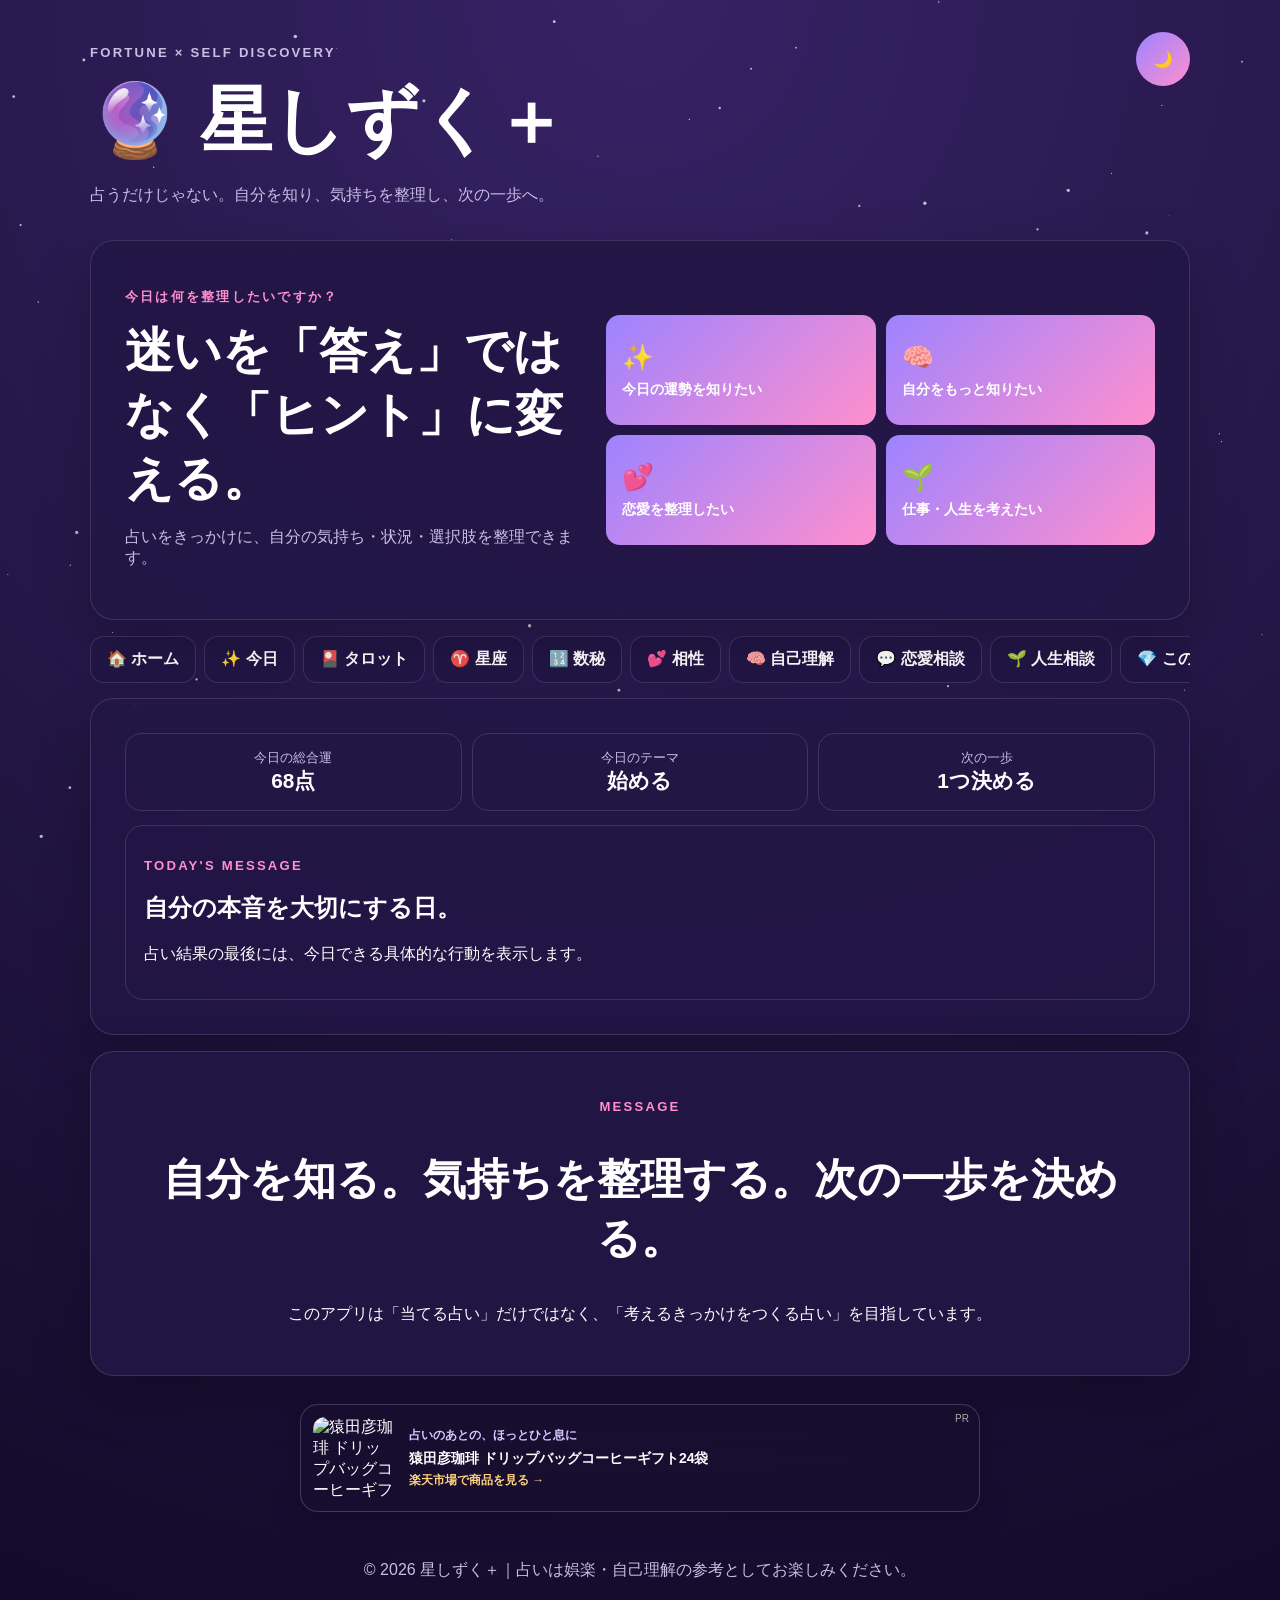
==== commit 446d6d22: "Add A8 affiliate card" ====
--- a/index.html
+++ b/index.html
@@ -230,6 +230,15 @@
   <h2>自分を知る。気持ちを整理する。次の一歩を決める。</h2>
   <p>このアプリは「当てる占い」だけではなく、「考えるきっかけをつくる占い」を目指しています。</p>
 </aside>
+
+<aside class="affiliate-card" aria-label="おすすめ商品（広告）">
+  <span class="affiliate-pr">PR</span>
+  <a href="https://rpx.a8.net/svt/ejp?a8mat=4BA6D6+1NJD9U+2HOM+BWGDT&rakuten=y&a8ejpredirect=https%3A%2F%2Fhb.afl.rakuten.co.jp%2Fhgc%2Fg00sj1y4.2bo112f6.g00sj1y4.2bo120da%2Fa26081544888_4BA6D6_1NJD9U_2HOM_BWGDT%3Fpc%3Dhttps%253A%252F%252Fitem.rakuten.co.jp%252Fmaruhiro-store%252F126160g%252F%26m%3Dhttp%253A%252F%252Fm.rakuten.co.jp%252Fmaruhiro-store%252Fi%252F10041835%252F%26rafcid%3Dwsc_i_is_a9f492a7-8ef9-40e2-ab89-4bc43a1ee283" target="_blank" rel="nofollow sponsored noopener">
+    <img src="https://thumbnail.image.rakuten.co.jp/@0_mall/maruhiro-store/cabinet/w25m/126160g_1.jpg?_ex=128x128" alt="猿田彦珈琲 ドリップバッグコーヒーギフト">
+    <span><b>占いのあとの、ほっとひと息に</b><strong>猿田彦珈琲 ドリップバッグコーヒーギフト24袋</strong><em>楽天市場で商品を見る →</em></span>
+  </a>
+  <img class="affiliate-pixel" width="1" height="1" src="https://www18.a8.net/0.gif?a8mat=4BA6D6+1NJD9U+2HOM+BWGDT" alt="">
+</aside>
 </main>
 
 <footer>© 2026 星しずく＋｜占いは娯楽・自己理解の参考としてお楽しみください。</footer>
--- a/style.css
+++ b/style.css
@@ -22,3 +22,5 @@
 .appeal{text-align:center}.appeal h2{font-size:clamp(1.7rem,4vw,2.7rem)}footer{text-align:center;padding:20px;color:var(--muted)}
 @media(max-width:820px){.hero{grid-template-columns:1fr}.summary-grid,.bmc-grid{grid-template-columns:1fr}.value-grid{grid-template-columns:1fr}}
 @media(max-width:540px){.hero-grid{grid-template-columns:1fr}.scale{grid-template-columns:repeat(5,1fr)}}
+
+.affiliate-card{position:relative;max-width:680px;margin:28px auto;padding:12px;border:1px solid rgba(255,255,255,.18);border-radius:18px;background:rgba(24,15,48,.9);box-shadow:0 10px 30px rgba(0,0,0,.18)}.affiliate-card>a{display:flex;align-items:center;gap:14px;color:#fff;text-decoration:none}.affiliate-card img:not(.affiliate-pixel){width:82px;height:82px;object-fit:cover;border-radius:12px}.affiliate-card a span{display:grid;gap:4px}.affiliate-card b{font-size:12px;color:#d9c8ff}.affiliate-card strong{font-size:14px;line-height:1.45}.affiliate-card em{font-size:12px;color:#ffd27d;font-style:normal;font-weight:700}.affiliate-pr{position:absolute;right:10px;top:8px;font-size:10px;color:#aaa}.affiliate-pixel{position:absolute;width:1px;height:1px;opacity:0}@media(max-width:520px){.affiliate-card{margin:20px 0}.affiliate-card img:not(.affiliate-pixel){width:68px;height:68px}.affiliate-card strong{font-size:13px}}
